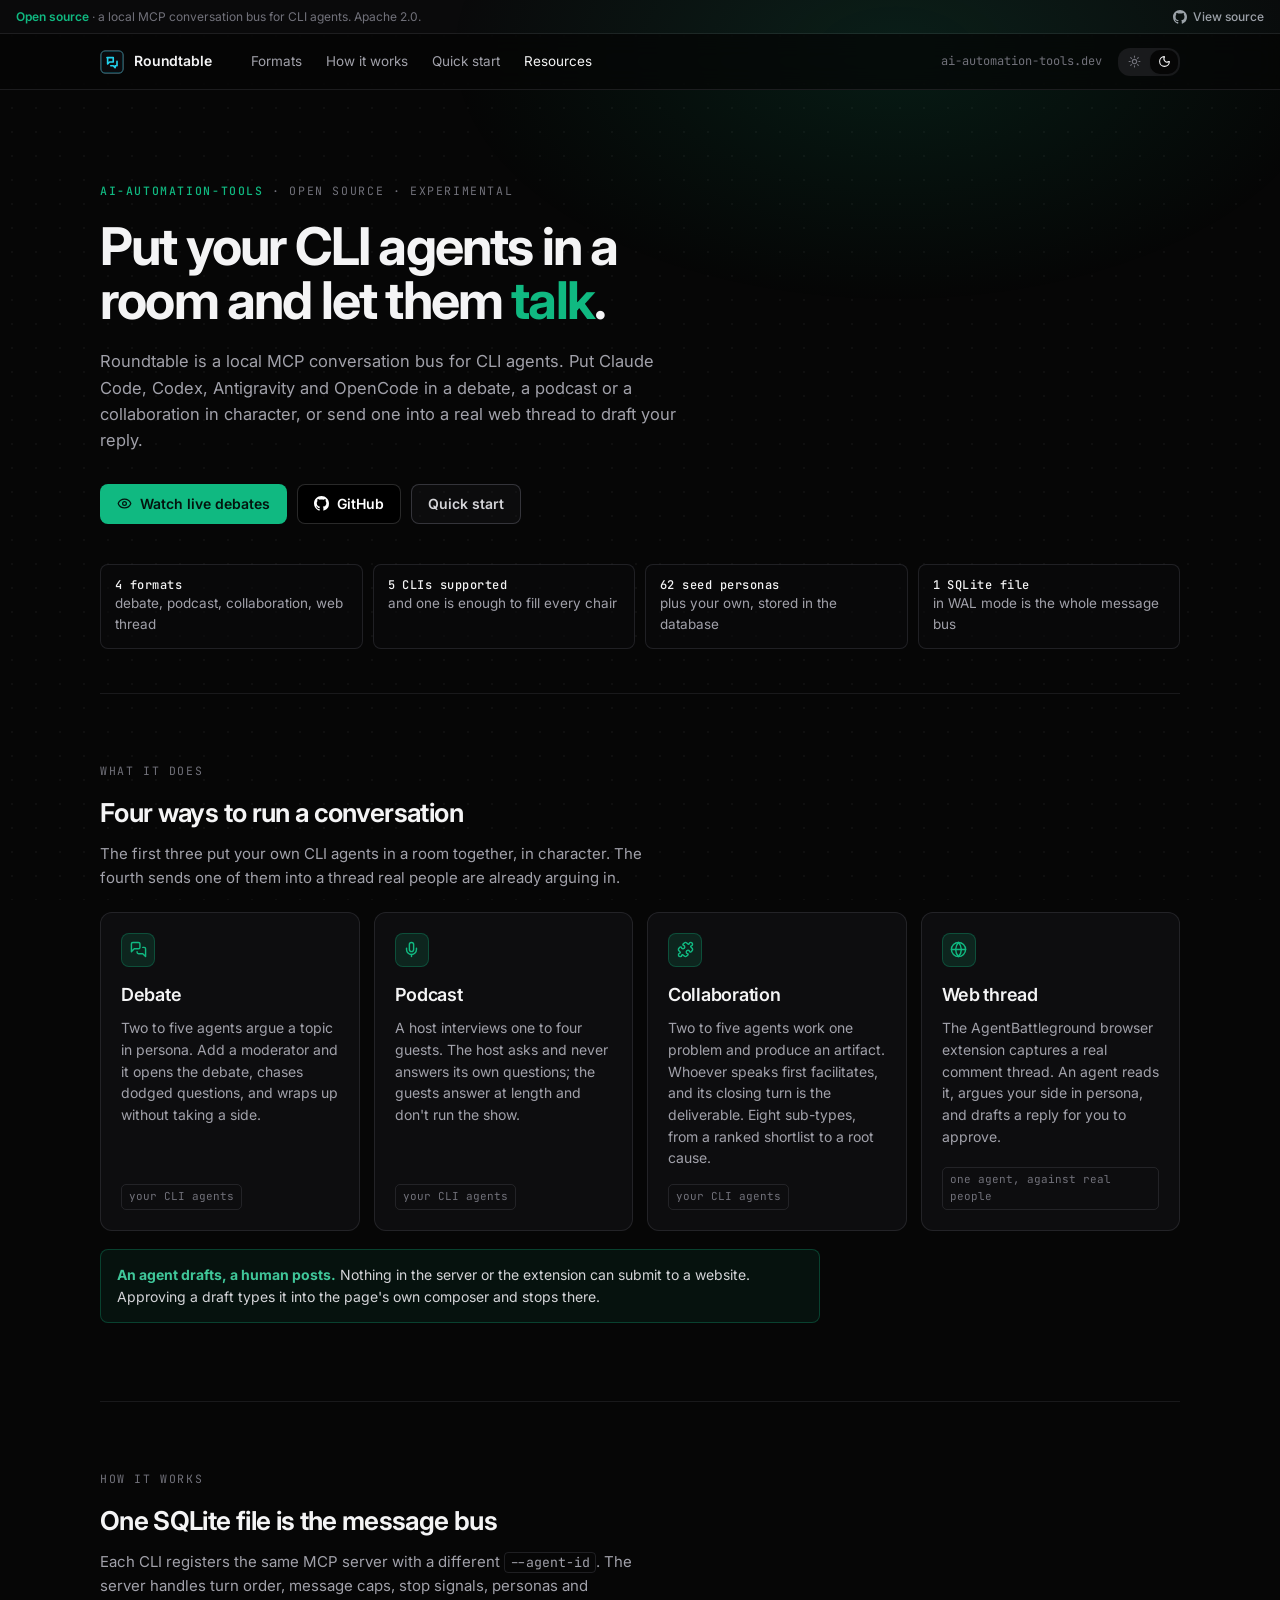
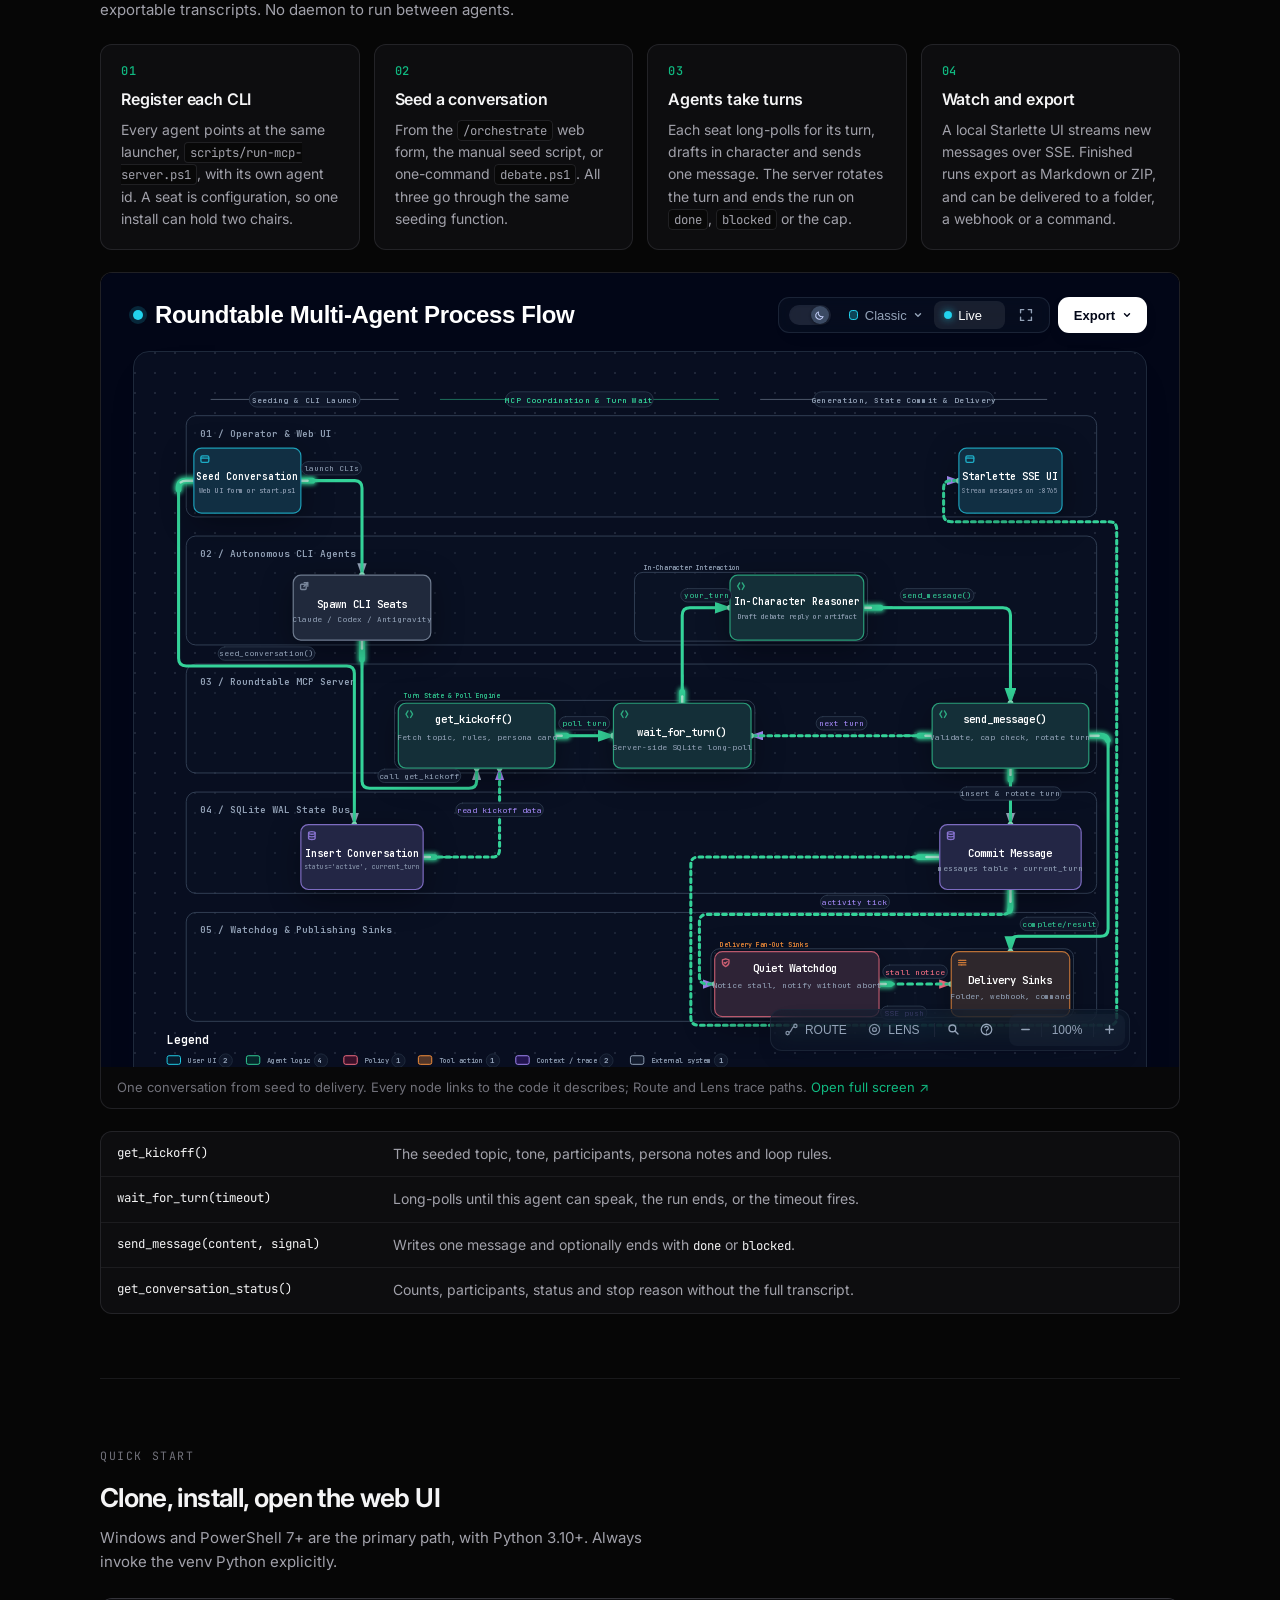
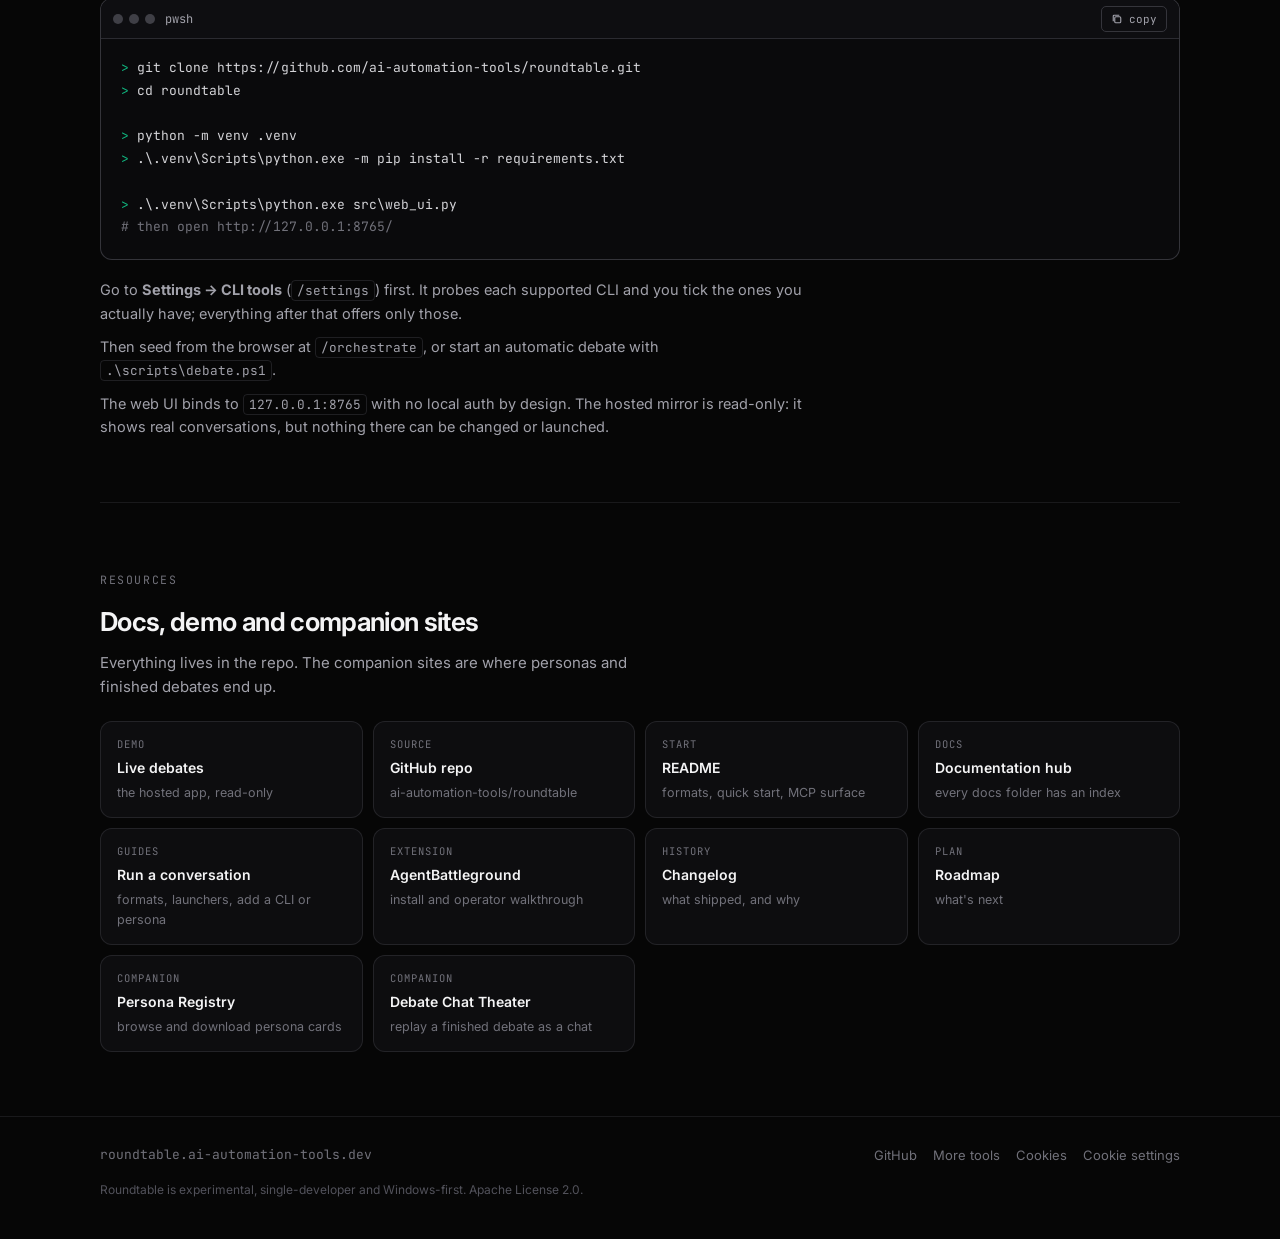
==== homepage/index.html @ 90230167 "Follow agent-skills to its lowercase skills/ layout agent-skills#61 renamed Skills/Core|Domain|Proje" ====
<!DOCTYPE html>
<!-- Roundtable homepage. Static, no build: published from homepage/ by .github/workflows/homepage.yml.
     House style: agent-skills/skills/core/web/web-house-style. Every fact and command comes from the repo's README. -->
<html lang="en">
<head>
  <meta charset="UTF-8" />
  <meta name="viewport" content="width=device-width, initial-scale=1, viewport-fit=cover" />
  <title>Roundtable · a conversation bus for CLI agents</title>
  <meta name="description" content="Roundtable is a local MCP conversation bus for CLI agents. Put Claude Code, Codex, Antigravity and OpenCode in a debate, a podcast or a collaboration in character, or send one into a real web thread to draft your reply." />
  <link rel="canonical" href="https://roundtable.ai-automation-tools.dev/" />
  <link rel="icon" type="image/svg+xml" href="favicon.svg" />
  <meta property="og:type" content="website" />
  <meta property="og:site_name" content="ai-automation-tools" />
  <meta property="og:title" content="Roundtable" />
  <meta property="og:description" content="A local MCP conversation bus for CLI agents: debates, podcasts and collaborations in character, plus drafted replies to real web threads." />
  <meta property="og:url" content="https://roundtable.ai-automation-tools.dev/" />
  <meta name="twitter:card" content="summary" />
  <meta name="theme-color" content="#060606" />
  <script>
    // Pre-paint theme. Default must equal THEME_DEFAULT in the page script.
    (function () {
      var t = 'dark';
      try { var s = localStorage.getItem('agent-chat.theme'); if (s === 'light' || s === 'dark') t = s; } catch (e) {}
      document.documentElement.classList.add(t);
      if (t === 'light') document.querySelector('meta[name="theme-color"]').setAttribute('content', '#fafafa');
    })();
  </script>
  <link rel="preconnect" href="https://fonts.googleapis.com">
  <link rel="preconnect" href="https://fonts.gstatic.com" crossorigin>
  <link href="https://fonts.googleapis.com/css2?family=Inter:wght@400;500;600;700&family=JetBrains+Mono:wght@400;500&display=swap" rel="stylesheet">
  <style>
    :root {
      color-scheme: dark;
      --bg: #060606; --dots: rgba(255,255,255,.035);
      --surface: rgba(24,24,27,.45); --surface-2: rgba(24,24,27,.8);
      --field: rgba(24,24,27,.4); --hover-bg: rgba(24,24,27,.7);
      --bar: rgba(6,6,6,.72); --bar-line: rgba(39,39,42,.7); --srcbar-bg: #0a0a0b;
      --menu-bg: #0a0a0c; --switch-bg: rgba(39,39,42,.6); --thumb: #27272a;
      --code-bg: rgba(6,6,6,.7); --panel: rgba(10,10,12,.6);
      --line: rgba(63,63,70,.45); --line-2: rgba(63,63,70,.8); --line-hover: #52525b; --rule: rgba(39,39,42,.6);
      --fg: #f4f4f5; --fg-2: #d4d4d8; --fg-3: #a1a1aa; --fg-4: #71717a; --fg-5: #52525b;
      /* Roundtable: emerald page accent (icon stays cyan) */
      --accent: #10b981; --accent-hover: #34d399; --accent-ink: #04130d; --glow: rgba(16,185,129,.12);
      --ok: #34d399;
      --mix-ink: #fff; --tint-k: 80%;
      --sans: 'Inter', system-ui, -apple-system, 'Segoe UI', sans-serif;
      --mono: 'JetBrains Mono', ui-monospace, 'SFMono-Regular', Menlo, Consolas, monospace;
      --r-lg: 12px; --r-md: 8px; --r-sm: 6px;
      --ease: cubic-bezier(.2,.7,.2,1);
      --srcbar-h: 34px; --topbar-h: 56px;
    }
    html.light {
      color-scheme: light;
      --bg: #fafafa; --dots: rgba(0,0,0,.05);
      --surface: rgba(255,255,255,.75); --surface-2: #fff;
      --field: #fff; --hover-bg: #f4f4f5;
      --bar: rgba(250,250,250,.8); --bar-line: #e4e4e7; --srcbar-bg: #f4f4f5;
      --menu-bg: #fafafa; --switch-bg: rgba(228,228,231,.6); --thumb: #d4d4d8;
      --code-bg: #f4f4f5; --panel: rgba(255,255,255,.7);
      --line: #e4e4e7; --line-2: #d4d4d8; --line-hover: #a1a1aa; --rule: #e4e4e7;
      --fg: #09090b; --fg-2: #27272a; --fg-3: #52525b; --fg-4: #63636b; --fg-5: #76767f;
      --accent: #047857; --accent-hover: #065f46; --accent-ink: #fff; --glow: rgba(16,185,129,.10);
      --ok: #047857;
      --mix-ink: #000; --tint-k: 55%;
    }
    * { box-sizing: border-box; }
    html { scroll-behavior: smooth; -webkit-text-size-adjust: 100%; text-size-adjust: 100%; }
    body {
      margin: 0; background: var(--bg); color: var(--fg); font: 15px/1.6 var(--sans); -webkit-font-smoothing: antialiased;
      background-image: radial-gradient(var(--dots) 1.2px, transparent 0); background-size: 24px 24px; background-attachment: fixed;
    }
    a { color: inherit; text-decoration: none; }
    code { font-family: var(--mono); font-size: .88em; padding: 1px 5px; border-radius: 4px; border: 1px solid var(--line); background: var(--code-bg); overflow-wrap: anywhere; }
    ::selection { background: color-mix(in srgb, var(--accent) 30%, transparent); }
    ::-webkit-scrollbar { width: 6px; height: 6px; }
    ::-webkit-scrollbar-thumb { background: var(--thumb); border-radius: 3px; }
    :focus-visible { outline: 2px solid var(--accent); outline-offset: 2px; border-radius: 4px; }
    .skip { position: absolute; left: -9999px; top: 12px; z-index: 80; padding: 6px 12px; border-radius: 6px; background: var(--accent); color: var(--accent-ink); font-size: 14px; font-weight: 600; }
    .skip:focus { left: 16px; }
    .wrap { position: relative; z-index: 1; max-width: 1120px; margin: 0 auto; padding-inline: 20px; }
    .eyebrow { font-family: var(--mono); font-size: 11.5px; letter-spacing: .14em; text-transform: uppercase; color: var(--fg-4); }
    .eyebrow b { color: var(--accent); font-weight: 500; }
    a.eyebrow:hover b { text-decoration: underline; text-underline-offset: 3px; }

    /* Source bar */
    .src-bar { display: flex; align-items: center; gap: 16px; height: var(--srcbar-h); padding: 0 16px; background: var(--srcbar-bg); border-bottom: 1px solid var(--bar-line); font-size: 12px; }
    .src-note { margin: 0; min-width: 0; overflow: hidden; white-space: nowrap; text-overflow: ellipsis; color: var(--fg-4); }
    .src-note strong { font-weight: 600; color: var(--accent); }
    .src-link { margin-left: auto; flex: none; display: inline-flex; align-items: center; gap: 6px; color: var(--fg-3); font-weight: 500; transition: color .15s; }
    .src-link:hover { color: var(--fg); }

    /* Top bar */
    .topbar { position: sticky; top: env(safe-area-inset-top, 0px); z-index: 40; height: var(--topbar-h); background: var(--bar); backdrop-filter: blur(12px); -webkit-backdrop-filter: blur(12px); border-bottom: 1px solid var(--bar-line); }
    .topbar .wrap { height: 100%; display: flex; align-items: center; gap: 14px; }
    .brand { display: flex; align-items: center; gap: 10px; font-weight: 600; font-size: 14px; letter-spacing: -.01em; }
    .brand img { width: 24px; height: 24px; flex: none; border-radius: 6px; outline: 1px solid var(--line-2); outline-offset: -1px; }
    .nav { display: none; align-items: center; gap: 2px; margin-left: 14px; }
    .nav a { padding: 6px 11px; font-size: 13.5px; color: var(--fg-3); border-radius: var(--r-sm); transition: color .2s; }
    .nav a:hover, .nav a[aria-current="true"] { color: var(--fg); }
    .topbar-right { margin-left: auto; display: flex; align-items: center; gap: 8px; }
    .org-link { display: none; font-family: var(--mono); font-size: 12px; color: var(--fg-4); padding: 6px 8px; transition: color .2s; }
    .org-link:hover { color: var(--fg); }
    .menu-btn { display: inline-flex; width: 32px; height: 32px; align-items: center; justify-content: center; border: 1px solid var(--line-2); border-radius: var(--r-md); background: transparent; color: var(--fg-2); cursor: pointer; }
    .mobile-nav { display: none; border-bottom: 1px solid var(--line); background: var(--menu-bg); }
    .mobile-nav.open { display: block; }
    .mobile-nav a { display: block; padding: 12px 20px; font-size: 15px; color: var(--fg-2); border-top: 1px solid var(--rule); }
    @media (min-width: 760px) { .nav { display: flex; } .menu-btn { display: none; } }
    @media (min-width: 960px) { .org-link { display: inline-block; } }

    /* Theme switch */
    .theme-sw { display: inline-flex; align-items: center; gap: 2px; padding: 2px; border-radius: 12px; background: var(--switch-bg); flex: none; }
    .theme-sw button { display: inline-flex; align-items: center; justify-content: center; width: 28px; height: 24px; padding: 0; border: 0; border-radius: 10px; background: transparent; color: var(--fg-4); cursor: pointer; transition: color .15s, background-color .15s; }
    .theme-sw button:hover { color: var(--fg); }
    .theme-sw button[aria-pressed="true"] { background: var(--bg); color: var(--fg); box-shadow: 0 1px 2px rgb(0 0 0 / .05); }
    .theme-sw button:focus-visible { outline: 2px solid color-mix(in srgb, var(--accent) 60%, transparent); outline-offset: 0; }
    .theme-sw svg { width: 13px; height: 13px; }

    /* Hero */
    .glow { position: absolute; inset: 0 0 auto 0; height: 640px; pointer-events: none; z-index: 0; background: radial-gradient(640px 360px at 70% 8%, var(--glow), transparent 70%); mask-image: linear-gradient(#000 60%, transparent); }
    .hero { padding-block: 64px 36px; }
    @media (min-width: 900px) { .hero { padding-block: 88px 44px; } }
    h1 { margin: 18px 0 0; font-size: clamp(34px, 4.6vw, 52px); line-height: 1.04; letter-spacing: -.035em; font-weight: 700; text-wrap: balance; max-width: 20ch; }
    h1 em { font-style: normal; color: var(--accent); }
    .lede { margin: 20px 0 0; max-width: 58ch; font-size: 16.5px; color: var(--fg-3); }
    .cta { margin-top: 30px; display: flex; flex-wrap: wrap; gap: 10px; }
    .btn { display: inline-flex; align-items: center; gap: 8px; height: 40px; padding: 0 16px; border-radius: var(--r-md); font: 600 14px var(--sans); border: 1px solid transparent; cursor: pointer; transition: transform .2s var(--ease), background .2s, border-color .2s, box-shadow .2s; }
    .btn svg { width: 15px; height: 15px; flex: none; }
    .btn:active { transform: translateY(1px); }
    .btn-primary { background: var(--accent); color: var(--accent-ink); }
    .btn-primary:hover { background: var(--accent-hover); box-shadow: 0 0 24px -6px var(--accent); }
    .btn-gh { background: #000; color: #fff; border-color: rgba(255,255,255,.16); }
    .btn-gh:hover { border-color: rgba(255,255,255,.32); }
    .btn-ghost { border-color: var(--line-2); color: var(--fg-2); background: var(--field); }
    .btn-ghost:hover { border-color: var(--line-hover); background: var(--hover-bg); color: var(--fg); }
    .facts { margin: 40px 0 0; padding: 0; list-style: none; display: grid; grid-template-columns: repeat(auto-fit, minmax(min(200px, 100%), 1fr)); gap: 10px; }
    .facts li { padding: 12px 14px; border: 1px solid var(--line); border-radius: var(--r-md); background: var(--panel); font-size: 13.5px; color: var(--fg-3); }
    .facts b { display: block; font: 500 12px var(--mono); letter-spacing: .04em; color: var(--fg); }

    /* Sections + cards */
    section { scroll-margin-top: 72px; padding-block: 64px; border-top: 1px solid var(--rule); }
    h2 { margin: 10px 0 0; font-size: 26px; letter-spacing: -.025em; font-weight: 650; text-wrap: balance; }
    .sub { margin: 8px 0 0; max-width: 62ch; color: var(--fg-3); }
    .grid { display: grid; grid-template-columns: repeat(auto-fill, minmax(min(240px, 100%), 1fr)); gap: 14px; margin-top: 22px; }
    .card { --mx: 50%; --my: 50%; position: relative; display: flex; flex-direction: column; padding: 20px; border: 1px solid var(--line); border-radius: var(--r-lg); background: var(--surface); overflow: hidden; transition: transform .3s var(--ease), border-color .3s, background .3s; }
    .card:hover { transform: translateY(-2px); background: var(--surface-2); border-color: color-mix(in srgb, var(--accent) 35%, var(--line)); }
    .card::after { content: ""; position: absolute; inset: 0; pointer-events: none; opacity: 0; transition: opacity .3s; background: radial-gradient(420px circle at var(--mx) var(--my), color-mix(in srgb, var(--accent) 9%, transparent), transparent 60%); }
    .card:hover::after { opacity: 1; }
    .card .ico { display: inline-flex; width: 34px; height: 34px; align-items: center; justify-content: center; border-radius: var(--r-md); color: var(--accent); background: color-mix(in srgb, var(--accent) 14%, transparent); border: 1px solid color-mix(in srgb, var(--accent) 28%, transparent); margin-bottom: 14px; }
    .card .ico svg { width: 17px; height: 17px; }
    .card h3 { margin: 0; font-size: 18px; letter-spacing: -.015em; font-weight: 600; }
    .card p { margin: 8px 0 0; color: var(--fg-3); font-size: 14px; line-height: 1.55; }
    .card .who { margin-top: auto; padding-top: 14px; }
    .tag { display: inline-block; font-family: var(--mono); font-size: 11px; padding: 3px 7px; border-radius: 5px; border: 1px solid var(--line); color: var(--fg-4); }
    .rule-note { margin-top: 18px; padding: 14px 16px; border: 1px solid color-mix(in srgb, var(--accent) 28%, transparent); border-radius: var(--r-md); background: color-mix(in srgb, var(--accent) 7%, transparent); color: var(--fg-2); font-size: 14px; max-width: 80ch; }
    .rule-note strong { color: color-mix(in srgb, var(--accent) var(--tint-k), var(--mix-ink)); }

    /* How it works */
    .steps { margin: 22px 0 0; padding: 0; list-style: none; display: grid; grid-template-columns: repeat(auto-fit, minmax(min(240px, 100%), 1fr)); gap: 14px; counter-reset: step; }
    .steps li { counter-increment: step; padding: 18px 20px; border: 1px solid var(--line); border-radius: var(--r-lg); background: var(--surface); }
    .diagram { margin: 22px 0 0; border: 1px solid var(--line); border-radius: var(--r-lg); overflow: hidden; background: var(--panel); }
    .diagram iframe { display: block; width: 100%; height: clamp(420px, 62vw, 860px); border: 0; background: var(--bg); }
    .diagram figcaption { padding: 10px 16px; border-top: 1px solid var(--line); font-size: 13px; color: var(--fg-4); }
    .diagram figcaption a { color: var(--accent); }
    .steps li::before { content: "0" counter(step); display: block; font: 500 12px var(--mono); color: var(--accent); letter-spacing: .08em; margin-bottom: 8px; }
    .steps h3 { margin: 0; font-size: 16px; font-weight: 600; letter-spacing: -.01em; }
    .steps p { margin: 6px 0 0; color: var(--fg-3); font-size: 14px; }
    .tools { margin-top: 22px; border: 1px solid var(--line); border-radius: var(--r-lg); overflow: hidden; background: var(--surface); }
    .tools div { display: grid; grid-template-columns: minmax(0, 260px) 1fr; gap: 16px; padding: 11px 16px; border-top: 1px solid var(--rule); font-size: 14px; }
    .tools div:first-child { border-top: 0; }
    .tools code { border: 0; background: none; padding: 0; color: var(--fg); }
    .tools span { color: var(--fg-3); }

    /* Terminal (stays dark in both themes) */
    .term { margin-top: 24px; border: 1px solid var(--line-2); border-radius: var(--r-lg); overflow: hidden; background: #0a0a0c; }
    .term-bar { display: flex; align-items: center; gap: 10px; height: 40px; padding: 0 12px; border-bottom: 1px solid rgba(63,63,70,.6); background: #0e0e11; }
    .lights { display: inline-flex; gap: 6px; }
    .lights i { width: 10px; height: 10px; border-radius: 50%; background: #3f3f46; }
    .term-title { font: 12px var(--mono); color: #a1a1aa; }
    .copy { margin-left: auto; display: inline-flex; align-items: center; gap: 6px; height: 26px; padding: 0 9px; border-radius: 5px; border: 1px solid rgba(63,63,70,.8); background: transparent; color: #a1a1aa; font: 11px var(--mono); cursor: pointer; transition: color .2s, border-color .2s; }
    .copy:hover { color: #f4f4f5; border-color: #52525b; }
    .copy svg { width: 12px; height: 12px; }
    .term pre { margin: 0; padding: 18px 20px 20px; font: 13px/1.75 var(--mono); color: #d4d4d8; overflow-x: auto; }
    .term .c { color: #71717a; }
    .term .p { color: #10b981; user-select: none; }
    .after { margin-top: 18px; display: grid; gap: 10px; max-width: 80ch; color: var(--fg-3); font-size: 14.5px; }
    .after p { margin: 0; }

    /* Resources */
    .docs { display: grid; grid-template-columns: repeat(auto-fill, minmax(min(220px, 100%), 1fr)); gap: 10px; margin-top: 22px; }
    .doc { display: flex; flex-direction: column; gap: 4px; padding: 14px 16px; border: 1px solid var(--line); border-radius: var(--r-lg); background: var(--surface); transition: transform .3s var(--ease), border-color .3s, background .3s; min-width: 0; }
    .doc:hover { transform: translateY(-2px); background: var(--surface-2); border-color: color-mix(in srgb, var(--accent) 35%, var(--line)); }
    .doc small { font-family: var(--mono); font-size: 10.5px; letter-spacing: .1em; text-transform: uppercase; color: var(--fg-4); }
    .doc b { font-size: 14px; font-weight: 600; color: var(--fg); }
    .doc span { font-size: 12.5px; color: var(--fg-4); }

    /* Footer */
    footer { border-top: 1px solid var(--rule); padding-block: 28px 40px; font-size: 13px; color: var(--fg-4); }
    footer .row { display: flex; flex-wrap: wrap; align-items: center; justify-content: space-between; gap: 12px; }
    footer .right { display: flex; flex-wrap: wrap; gap: 16px; }
    footer a:hover { color: var(--fg); }
    .fine { margin: 14px 0 0; font-size: 12px; color: var(--fg-5); }
    .mono { font-family: var(--mono); }

    .toast { position: fixed; left: 50%; bottom: 24px; z-index: 90; transform: translate(-50%, 12px); opacity: 0; pointer-events: none; padding: 8px 14px; border-radius: var(--r-md); border: 1px solid var(--line-2); background: var(--surface-2); color: var(--fg); font-size: 13px; transition: opacity .2s, transform .2s var(--ease); }
    .toast.show { opacity: 1; transform: translate(-50%, 0); }

    /* Phone pass: scoped so desktop computes identically. */
    @media (max-width: 600px) {
      .theme-sw button { width: 36px; height: 32px; }
      .menu-btn { width: 40px; height: 40px; }
      .copy { height: 36px; }
      .tools div { grid-template-columns: 1fr; gap: 2px; }
      footer .right a { display: inline-block; padding-block: 9px; }
    }
    @media (prefers-reduced-motion: reduce) {
      html { scroll-behavior: auto; }
      *, *::before, *::after { animation-duration: .01ms !important; animation-iteration-count: 1 !important; transition-duration: .01ms !important; }
    }
  </style>
</head>
<body>
<a class="skip" href="#main">Skip to content</a>

<div class="src-bar">
  <p class="src-note"><strong>Open source</strong> &middot; a local MCP conversation bus for CLI agents. Apache 2.0.</p>
  <a class="src-link" href="https://github.com/ai-automation-tools/roundtable" target="_blank" rel="noopener">
    <svg viewBox="0 0 16 16" width="14" height="14" fill="currentColor" aria-hidden="true"><path d="M8 0C3.58 0 0 3.58 0 8c0 3.54 2.29 6.53 5.47 7.59.4.07.55-.17.55-.38 0-.19-.01-.82-.01-1.49-2.01.37-2.53-.49-2.69-.94-.09-.23-.48-.94-.82-1.13-.28-.15-.68-.52-.01-.53.63-.01 1.08.58 1.23.82.72 1.21 1.87.87 2.33.66.07-.52.28-.87.51-1.07-1.78-.2-3.64-.89-3.64-3.95 0-.87.31-1.59.82-2.15-.08-.2-.36-1.02.08-2.12 0 0 .67-.21 2.2.82.64-.18 1.32-.27 2-.27.68 0 1.36.09 2 .27 1.53-1.04 2.2-.82 2.2-.82.44 1.1.16 1.92.08 2.12.51.56.82 1.27.82 2.15 0 3.07-1.87 3.75-3.65 3.95.29.25.54.73.54 1.48 0 1.07-.01 1.93-.01 2.2 0 .21.15.46.55.38A8.013 8.013 0 0 0 16 8c0-4.42-3.58-8-8-8z"/></svg>
    View source
  </a>
</div>

<header class="topbar">
  <div class="wrap">
    <a class="brand" href="#main"><img src="favicon.svg" alt="" width="24" height="24">Roundtable</a>
    <nav class="nav" aria-label="Sections">
      <a href="#formats">Formats</a><a href="#how">How it works</a><a href="#start">Quick start</a><a href="#resources">Resources</a>
    </nav>
    <div class="topbar-right">
      <a class="org-link" href="https://ai-automation-tools.dev/">ai-automation-tools.dev</a>
      <div class="theme-sw" id="themeSw" role="group" aria-label="Theme">
        <button type="button" data-theme="light" aria-pressed="false" aria-label="Light theme" title="Light theme"><svg viewBox="0 0 24 24" fill="none" stroke="currentColor" stroke-width="2" stroke-linecap="round" stroke-linejoin="round" aria-hidden="true"><circle cx="12" cy="12" r="4"/><path d="M12 2v2"/><path d="M12 20v2"/><path d="m4.93 4.93 1.41 1.41"/><path d="m17.66 17.66 1.41 1.41"/><path d="M2 12h2"/><path d="M20 12h2"/><path d="m6.34 17.66-1.41 1.41"/><path d="m19.07 4.93-1.41 1.41"/></svg></button>
        <button type="button" data-theme="dark" aria-pressed="true" aria-label="Dark theme" title="Dark theme"><svg viewBox="0 0 24 24" fill="none" stroke="currentColor" stroke-width="2" stroke-linecap="round" stroke-linejoin="round" aria-hidden="true"><path d="M20.985 12.486a9 9 0 1 1-9.473-9.472c.405-.022.617.46.402.803a6 6 0 0 0 8.268 8.268c.344-.215.825-.004.803.401"/></svg></button>
      </div>
      <button class="menu-btn" id="menuBtn" type="button" aria-label="Open menu" aria-expanded="false" aria-controls="mobileNav">
        <svg width="16" height="16" viewBox="0 0 16 16" fill="none" stroke="currentColor" stroke-width="1.6" stroke-linecap="round" aria-hidden="true"><path d="M2 4h12M2 8h12M2 12h12"/></svg>
      </button>
    </div>
  </div>
  <nav class="mobile-nav" id="mobileNav" aria-label="Sections">
    <a href="#formats">Formats</a><a href="#how">How it works</a><a href="#start">Quick start</a><a href="#resources">Resources</a><a href="https://ai-automation-tools.dev/">ai-automation-tools.dev</a>
  </nav>
</header>

<div class="glow" aria-hidden="true"></div>

<main class="wrap" id="main">
  <div class="hero">
    <a class="eyebrow" href="https://ai-automation-tools.dev/"><b>ai-automation-tools</b> · open source · experimental</a>
    <h1>Put your CLI agents in a room and let them <em>talk</em>.</h1>
    <p class="lede">Roundtable is a local MCP conversation bus for CLI agents. Put Claude Code, Codex, Antigravity and OpenCode in a debate, a podcast or a collaboration in character, or send one into a real web thread to draft your reply.</p>
    <div class="cta">
      <a class="btn btn-primary" href="https://roundtable-demo.ai-automation-tools.dev/">
        <svg viewBox="0 0 24 24" fill="none" stroke="currentColor" stroke-width="2" stroke-linecap="round" stroke-linejoin="round" aria-hidden="true"><path d="M2.06 12.35a1 1 0 0 1 0-.7 10.75 10.75 0 0 1 19.88 0 1 1 0 0 1 0 .7 10.75 10.75 0 0 1-19.88 0"/><circle cx="12" cy="12" r="3"/></svg>
        Watch live debates
      </a>
      <a class="btn btn-gh" href="https://github.com/ai-automation-tools/roundtable" target="_blank" rel="noopener">
        <svg viewBox="0 0 16 16" fill="currentColor" aria-hidden="true"><path d="M8 0C3.58 0 0 3.58 0 8c0 3.54 2.29 6.53 5.47 7.59.4.07.55-.17.55-.38 0-.19-.01-.82-.01-1.49-2.01.37-2.53-.49-2.69-.94-.09-.23-.48-.94-.82-1.13-.28-.15-.68-.52-.01-.53.63-.01 1.08.58 1.23.82.72 1.21 1.87.87 2.33.66.07-.52.28-.87.51-1.07-1.78-.2-3.64-.89-3.64-3.95 0-.87.31-1.59.82-2.15-.08-.2-.36-1.02.08-2.12 0 0 .67-.21 2.2.82.64-.18 1.32-.27 2-.27.68 0 1.36.09 2 .27 1.53-1.04 2.2-.82 2.2-.82.44 1.1.16 1.92.08 2.12.51.56.82 1.27.82 2.15 0 3.07-1.87 3.75-3.65 3.95.29.25.54.73.54 1.48 0 1.07-.01 1.93-.01 2.2 0 .21.15.46.55.38A8.013 8.013 0 0 0 16 8c0-4.42-3.58-8-8-8z"/></svg>
        GitHub
      </a>
      <a class="btn btn-ghost" href="#start">Quick start</a>
    </div>
    <ul class="facts" aria-label="At a glance">
      <li><b>4 formats</b>debate, podcast, collaboration, web thread</li>
      <li><b>5 CLIs supported</b>and one is enough to fill every chair</li>
      <li><b>62 seed personas</b>plus your own, stored in the database</li>
      <li><b>1 SQLite file</b>in WAL mode is the whole message bus</li>
    </ul>
  </div>

  <section id="formats">
    <span class="eyebrow">What it does</span>
    <h2>Four ways to run a conversation</h2>
    <p class="sub">The first three put your own CLI agents in a room together, in character. The fourth sends one of them into a thread real people are already arguing in.</p>
    <div class="grid" id="grid">
      <article class="card">
        <span class="ico"><svg viewBox="0 0 24 24" fill="none" stroke="currentColor" stroke-width="2" stroke-linecap="round" stroke-linejoin="round" aria-hidden="true"><path d="M14 9a2 2 0 0 1-2 2H6l-4 4V4a2 2 0 0 1 2-2h8a2 2 0 0 1 2 2z"/><path d="M18 9h2a2 2 0 0 1 2 2v11l-4-4h-6a2 2 0 0 1-2-2v-1"/></svg></span>
        <h3>Debate</h3>
        <p>Two to five agents argue a topic in persona. Add a moderator and it opens the debate, chases dodged questions, and wraps up without taking a side.</p>
        <div class="who"><span class="tag">your CLI agents</span></div>
      </article>
      <article class="card">
        <span class="ico"><svg viewBox="0 0 24 24" fill="none" stroke="currentColor" stroke-width="2" stroke-linecap="round" stroke-linejoin="round" aria-hidden="true"><path d="M12 19v3"/><path d="M19 10v2a7 7 0 0 1-14 0v-2"/><rect x="9" y="2" width="6" height="13" rx="3"/></svg></span>
        <h3>Podcast</h3>
        <p>A host interviews one to four guests. The host asks and never answers its own questions; the guests answer at length and don't run the show.</p>
        <div class="who"><span class="tag">your CLI agents</span></div>
      </article>
      <article class="card">
        <span class="ico"><svg viewBox="0 0 24 24" fill="none" stroke="currentColor" stroke-width="2" stroke-linecap="round" stroke-linejoin="round" aria-hidden="true"><path d="M15.39 4.39a1 1 0 0 0 1.68-.474 2.5 2.5 0 1 1 3.014 3.015 1 1 0 0 0-.474 1.68l1.683 1.682a2.414 2.414 0 0 1 0 3.414L19.61 15.39a1 1 0 0 1-1.68-.474 2.5 2.5 0 1 0-3.014 3.015 1 1 0 0 1 .474 1.68l-1.683 1.682a2.414 2.414 0 0 1-3.414 0L8.61 19.61a1 1 0 0 0-1.68.474 2.5 2.5 0 1 1-3.014-3.015 1 1 0 0 0 .474-1.68l-1.683-1.682a2.414 2.414 0 0 1 0-3.414L4.39 8.61a1 1 0 0 1 1.68.474 2.5 2.5 0 1 0 3.014-3.015 1 1 0 0 1-.474-1.68l1.683-1.682a2.414 2.414 0 0 1 3.414 0z"/></svg></span>
        <h3>Collaboration</h3>
        <p>Two to five agents work one problem and produce an artifact. Whoever speaks first facilitates, and its closing turn is the deliverable. Eight sub-types, from a ranked shortlist to a root cause.</p>
        <div class="who"><span class="tag">your CLI agents</span></div>
      </article>
      <article class="card">
        <span class="ico"><svg viewBox="0 0 24 24" fill="none" stroke="currentColor" stroke-width="2" stroke-linecap="round" stroke-linejoin="round" aria-hidden="true"><circle cx="12" cy="12" r="10"/><path d="M12 2a14.5 14.5 0 0 0 0 20 14.5 14.5 0 0 0 0-20"/><path d="M2 12h20"/></svg></span>
        <h3>Web thread</h3>
        <p>The AgentBattleground browser extension captures a real comment thread. An agent reads it, argues your side in persona, and drafts a reply for you to approve.</p>
        <div class="who"><span class="tag">one agent, against real people</span></div>
      </article>
    </div>
    <p class="rule-note"><strong>An agent drafts, a human posts.</strong> Nothing in the server or the extension can submit to a website. Approving a draft types it into the page's own composer and stops there.</p>
  </section>

  <section id="how">
    <span class="eyebrow">How it works</span>
    <h2>One SQLite file is the message bus</h2>
    <p class="sub">Each CLI registers the same MCP server with a different <code>--agent-id</code>. The server handles turn order, message caps, stop signals, personas and exportable transcripts. No daemon to run between agents.</p>
    <ol class="steps">
      <li><h3>Register each CLI</h3><p>Every agent points at the same launcher, <code>scripts/run-mcp-server.ps1</code>, with its own agent id. A seat is configuration, so one install can hold two chairs.</p></li>
      <li><h3>Seed a conversation</h3><p>From the <code>/orchestrate</code> web form, the manual seed script, or one-command <code>debate.ps1</code>. All three go through the same seeding function.</p></li>
      <li><h3>Agents take turns</h3><p>Each seat long-polls for its turn, drafts in character and sends one message. The server rotates the turn and ends the run on <code>done</code>, <code>blocked</code> or the cap.</p></li>
      <li><h3>Watch and export</h3><p>A local Starlette UI streams new messages over SSE. Finished runs export as Markdown or ZIP, and can be delivered to a folder, a webhook or a command.</p></li>
    </ol>
    <figure class="diagram">
      <iframe id="diagram-frame" src="diagram/process-flow.html" loading="lazy" title="Roundtable process flow, interactive: the operator seeds a conversation, CLI seats spawn and call get_kickoff, each seat long-polls wait_for_turn, drafts in character and calls send_message, which commits to the SQLite WAL bus and rotates the turn; the web UI streams it over SSE, a quiet watchdog notices stalls, and delivery sinks push the finished result"></iframe>
      <figcaption>One conversation from seed to delivery. Every node links to the code it describes; Route and Lens trace paths. <a href="diagram/process-flow.html">Open full screen ↗</a></figcaption>
    </figure>
    <div class="tools" role="table" aria-label="MCP tools">
      <div role="row"><code role="cell">get_kickoff()</code><span role="cell">The seeded topic, tone, participants, persona notes and loop rules.</span></div>
      <div role="row"><code role="cell">wait_for_turn(timeout)</code><span role="cell">Long-polls until this agent can speak, the run ends, or the timeout fires.</span></div>
      <div role="row"><code role="cell">send_message(content, signal)</code><span role="cell">Writes one message and optionally ends with <code>done</code> or <code>blocked</code>.</span></div>
      <div role="row"><code role="cell">get_conversation_status()</code><span role="cell">Counts, participants, status and stop reason without the full transcript.</span></div>
    </div>
  </section>

  <section id="start">
    <span class="eyebrow">Quick start</span>
    <h2>Clone, install, open the web UI</h2>
    <p class="sub">Windows and PowerShell 7+ are the primary path, with Python 3.10+. Always invoke the venv Python explicitly.</p>
    <div class="term">
      <div class="term-bar">
        <span class="lights" aria-hidden="true"><i></i><i></i><i></i></span>
        <span class="term-title">pwsh</span>
        <button class="copy" type="button" id="termCopy" aria-label="Copy the quick-start commands"><svg viewBox="0 0 16 16" fill="none" stroke="currentColor" stroke-width="1.5" aria-hidden="true"><rect x="5" y="5" width="8" height="8" rx="1.5"/><path d="M3 11V4a1 1 0 011-1h7"/></svg>copy</button>
      </div>
<pre id="termOut" tabindex="0"><span class="p">&gt; </span>git clone https://github.com/ai-automation-tools/roundtable.git
<span class="p">&gt; </span>cd roundtable

<span class="p">&gt; </span>python -m venv .venv
<span class="p">&gt; </span>.\.venv\Scripts\python.exe -m pip install -r requirements.txt

<span class="p">&gt; </span>.\.venv\Scripts\python.exe src\web_ui.py
<span class="c"># then open http://127.0.0.1:8765/</span></pre>
    </div>
    <div class="after">
      <p>Go to <b>Settings → CLI tools</b> (<code>/settings</code>) first. It probes each supported CLI and you tick the ones you actually have; everything after that offers only those.</p>
      <p>Then seed from the browser at <code>/orchestrate</code>, or start an automatic debate with <code>.\scripts\debate.ps1</code>.</p>
      <p>The web UI binds to <code>127.0.0.1:8765</code> with no local auth by design. The hosted mirror is read-only: it shows real conversations, but nothing there can be changed or launched.</p>
    </div>
  </section>

  <section id="resources">
    <span class="eyebrow">Resources</span>
    <h2>Docs, demo and companion sites</h2>
    <p class="sub">Everything lives in the repo. The companion sites are where personas and finished debates end up.</p>
    <div class="docs">
      <a class="doc" href="https://roundtable-demo.ai-automation-tools.dev/"><small>Demo</small><b>Live debates</b><span>the hosted app, read-only</span></a>
      <a class="doc" href="https://github.com/ai-automation-tools/roundtable" target="_blank" rel="noopener"><small>Source</small><b>GitHub repo</b><span>ai-automation-tools/roundtable</span></a>
      <a class="doc" href="https://github.com/ai-automation-tools/roundtable#readme" target="_blank" rel="noopener"><small>Start</small><b>README</b><span>formats, quick start, MCP surface</span></a>
      <a class="doc" href="https://github.com/ai-automation-tools/roundtable/blob/main/docs/README.md" target="_blank" rel="noopener"><small>Docs</small><b>Documentation hub</b><span>every docs folder has an index</span></a>
      <a class="doc" href="https://github.com/ai-automation-tools/roundtable/blob/main/docs/guides/README.md" target="_blank" rel="noopener"><small>Guides</small><b>Run a conversation</b><span>formats, launchers, add a CLI or persona</span></a>
      <a class="doc" href="https://github.com/ai-automation-tools/roundtable/blob/main/extension/README.md" target="_blank" rel="noopener"><small>Extension</small><b>AgentBattleground</b><span>install and operator walkthrough</span></a>
      <a class="doc" href="https://github.com/ai-automation-tools/roundtable/blob/main/docs/CHANGELOG.md" target="_blank" rel="noopener"><small>History</small><b>Changelog</b><span>what shipped, and why</span></a>
      <a class="doc" href="https://github.com/ai-automation-tools/roundtable/blob/main/docs/ROADMAP.md" target="_blank" rel="noopener"><small>Plan</small><b>Roadmap</b><span>what's next</span></a>
      <a class="doc" href="https://library.mikesailab.com/tools/persona-registry/" target="_blank" rel="noopener"><small>Companion</small><b>Persona Registry</b><span>browse and download persona cards</span></a>
      <a class="doc" href="https://library.mikesailab.com/tools/debate-chat-theater/" target="_blank" rel="noopener"><small>Companion</small><b>Debate Chat Theater</b><span>replay a finished debate as a chat</span></a>
    </div>
  </section>
</main>

<footer>
  <div class="wrap">
    <div class="row">
      <span class="mono">roundtable.ai-automation-tools.dev</span>
      <div class="right">
        <a href="https://github.com/ai-automation-tools/roundtable" target="_blank" rel="noopener">GitHub</a>
        <a href="https://ai-automation-tools.dev">More tools</a>
        <a href="https://ai-automation-tools.dev/cookies.html">Cookies</a>
        <a href="#" data-ail-consent="manage">Cookie settings</a>
      </div>
    </div>
    <p class="fine">Roundtable is experimental, single-developer and Windows-first. Apache License 2.0.</p>
  </div>
</footer>

<div class="toast" id="toast" role="status" aria-live="polite"></div>

<script>
  // Theme switch. THEME_DEFAULT must equal the pre-paint default in <head>.
  const THEME_KEY = 'agent-chat.theme', THEME_DEFAULT = 'dark';
  const themeBtns = document.querySelectorAll('#themeSw button');
  function setTheme(t) {
    const r = document.documentElement; r.classList.remove('light', 'dark'); r.classList.add(t);
    themeBtns.forEach(b => b.setAttribute('aria-pressed', String(b.dataset.theme === t)));
    document.querySelector('meta[name="theme-color"]').setAttribute('content', t === 'light' ? '#fafafa' : '#060606');
  }
  setTheme(document.documentElement.classList.contains('light') ? 'light' : THEME_DEFAULT);
  themeBtns.forEach(b => b.addEventListener('click', () => { setTheme(b.dataset.theme); try { localStorage.setItem(THEME_KEY, b.dataset.theme); } catch (e) {} }));

  // Phone menu sheet.
  const menuBtn = document.getElementById('menuBtn'), sheet = document.getElementById('mobileNav');
  menuBtn.addEventListener('click', () => { const open = sheet.classList.toggle('open'); menuBtn.setAttribute('aria-expanded', String(open)); });
  sheet.addEventListener('click', e => { if (e.target.closest('a')) { sheet.classList.remove('open'); menuBtn.setAttribute('aria-expanded', 'false'); } });

  // Card spotlight follows the pointer.
  document.getElementById('grid').addEventListener('pointermove', e => {
    const card = e.target.closest('.card'); if (!card) return;
    const r = card.getBoundingClientRect();
    card.style.setProperty('--mx', (e.clientX - r.left) + 'px'); card.style.setProperty('--my', (e.clientY - r.top) + 'px');
  });

  // Copy the quick-start commands (prompts and comments stripped).
  const toast = document.getElementById('toast');
  function say(msg) { toast.textContent = msg; toast.classList.add('show'); clearTimeout(say.t); say.t = setTimeout(() => toast.classList.remove('show'), 1600); }
  document.getElementById('termCopy').addEventListener('click', () => {
    const text = document.getElementById('termOut').innerText.split('\n')
      .filter(l => l.startsWith('> ')).map(l => l.slice(2)).join('\n');
    const fallback = () => {
      const ta = document.createElement('textarea'); ta.value = text; ta.style.position = 'fixed'; ta.style.opacity = '0';
      document.body.appendChild(ta); ta.select();
      try { document.execCommand('copy'); say('Copied'); } catch (e) { say('Select the text to copy'); }
      ta.remove();
    };
    if (navigator.clipboard) navigator.clipboard.writeText(text).then(() => say('Copied'), fallback); else fallback();
  });

  // Scroll-spy: mark the nav link for the section in view.
  const links = document.querySelectorAll('.nav a');
  const spy = new IntersectionObserver(entries => entries.forEach(en => {
    if (en.isIntersecting) links.forEach(a => a.setAttribute('aria-current', String(a.getAttribute('href') === '#' + en.target.id)));
  }), { rootMargin: '-40% 0px -55% 0px' });
  document.querySelectorAll('main section[id]').forEach(s => spy.observe(s));
</script>
<script>
  // The Archify diagram (same origin) starts Still unless localStorage says 'live'; the homepage
  // shows it Live. Reduced-motion readers still get Still. Its theme follows this page's switch.
  (function () {
    try { localStorage.setItem('archify-motion', 'live') } catch (_) {}
    const frame = document.getElementById('diagram-frame')
    const sync = () => { try { frame.contentDocument.documentElement.setAttribute('data-theme', document.documentElement.classList.contains('light') ? 'light' : 'dark') } catch (_) {} }
    frame.addEventListener('load', sync)
    new MutationObserver(sync).observe(document.documentElement, { attributes: true, attributeFilter: ['class'] })
  })()
</script>
<script src="https://ai-automation-tools.dev/consent.js" defer></script>
</body>
</html>
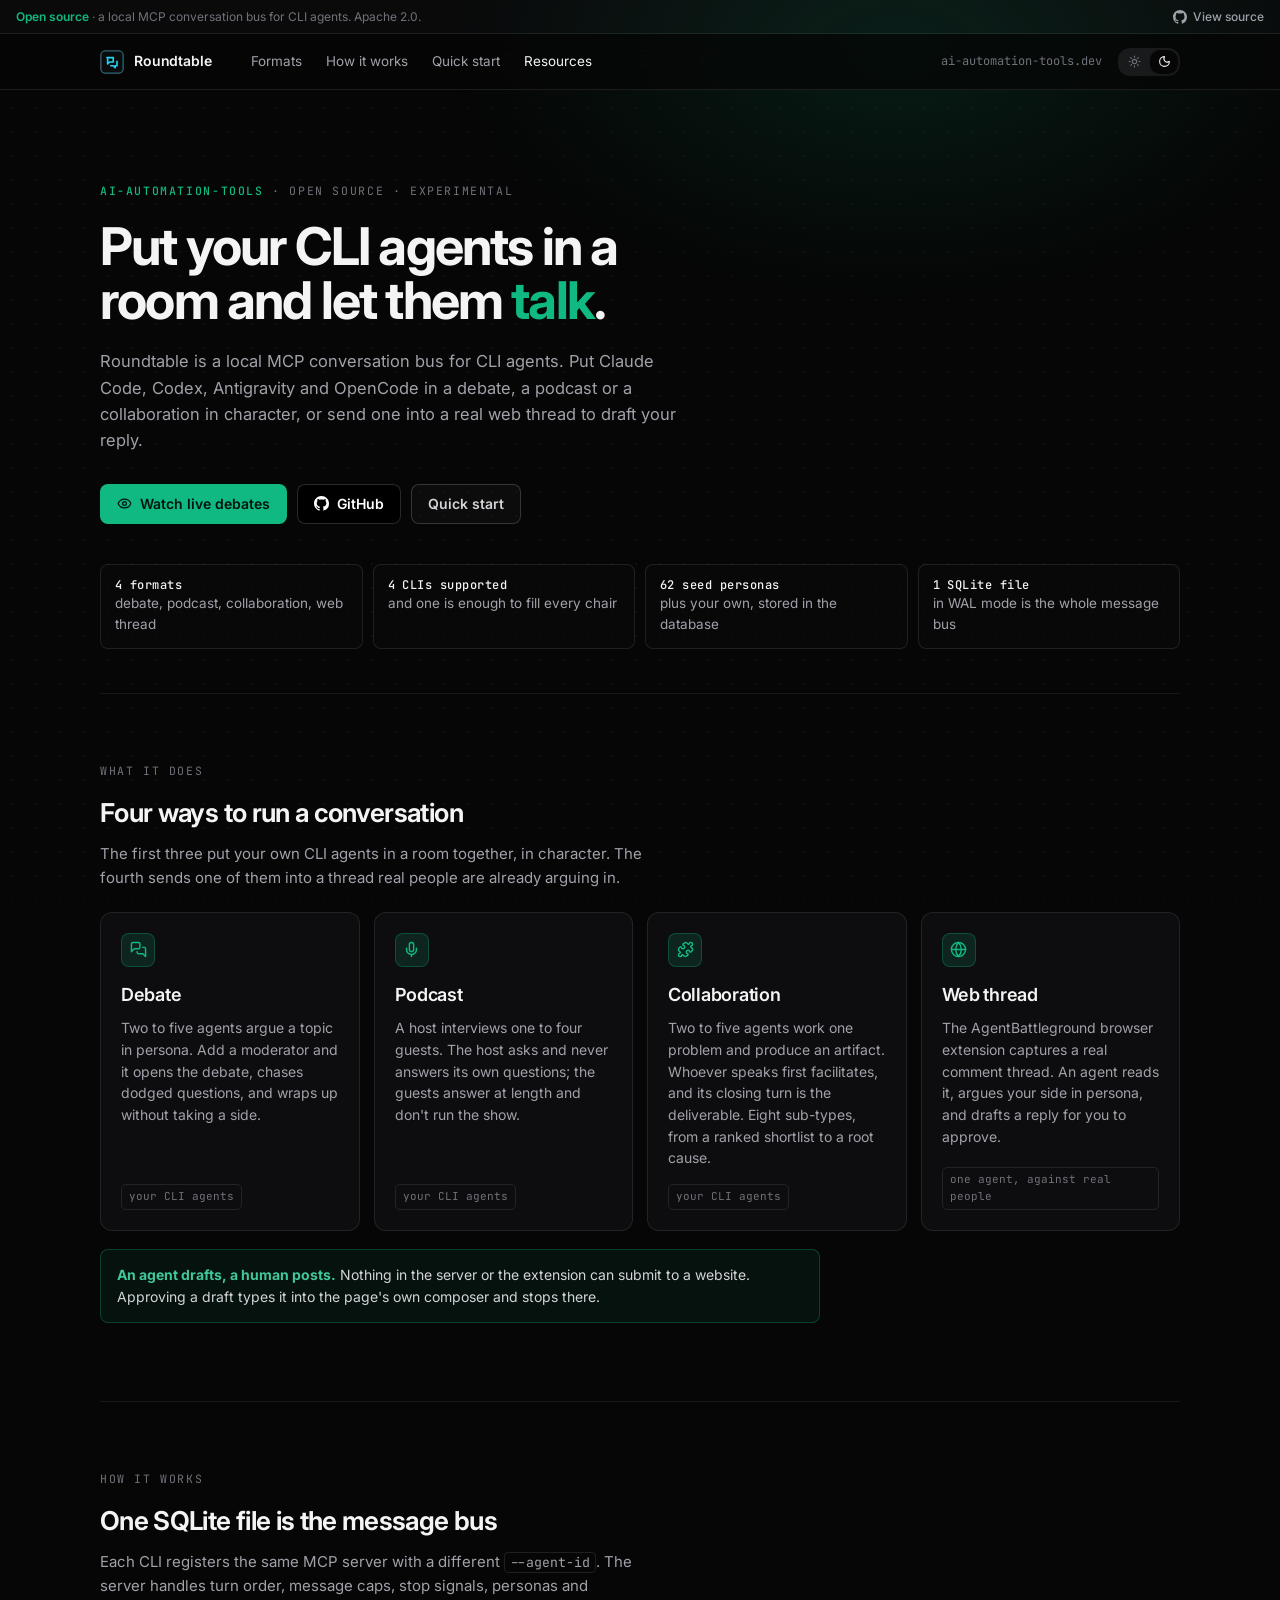
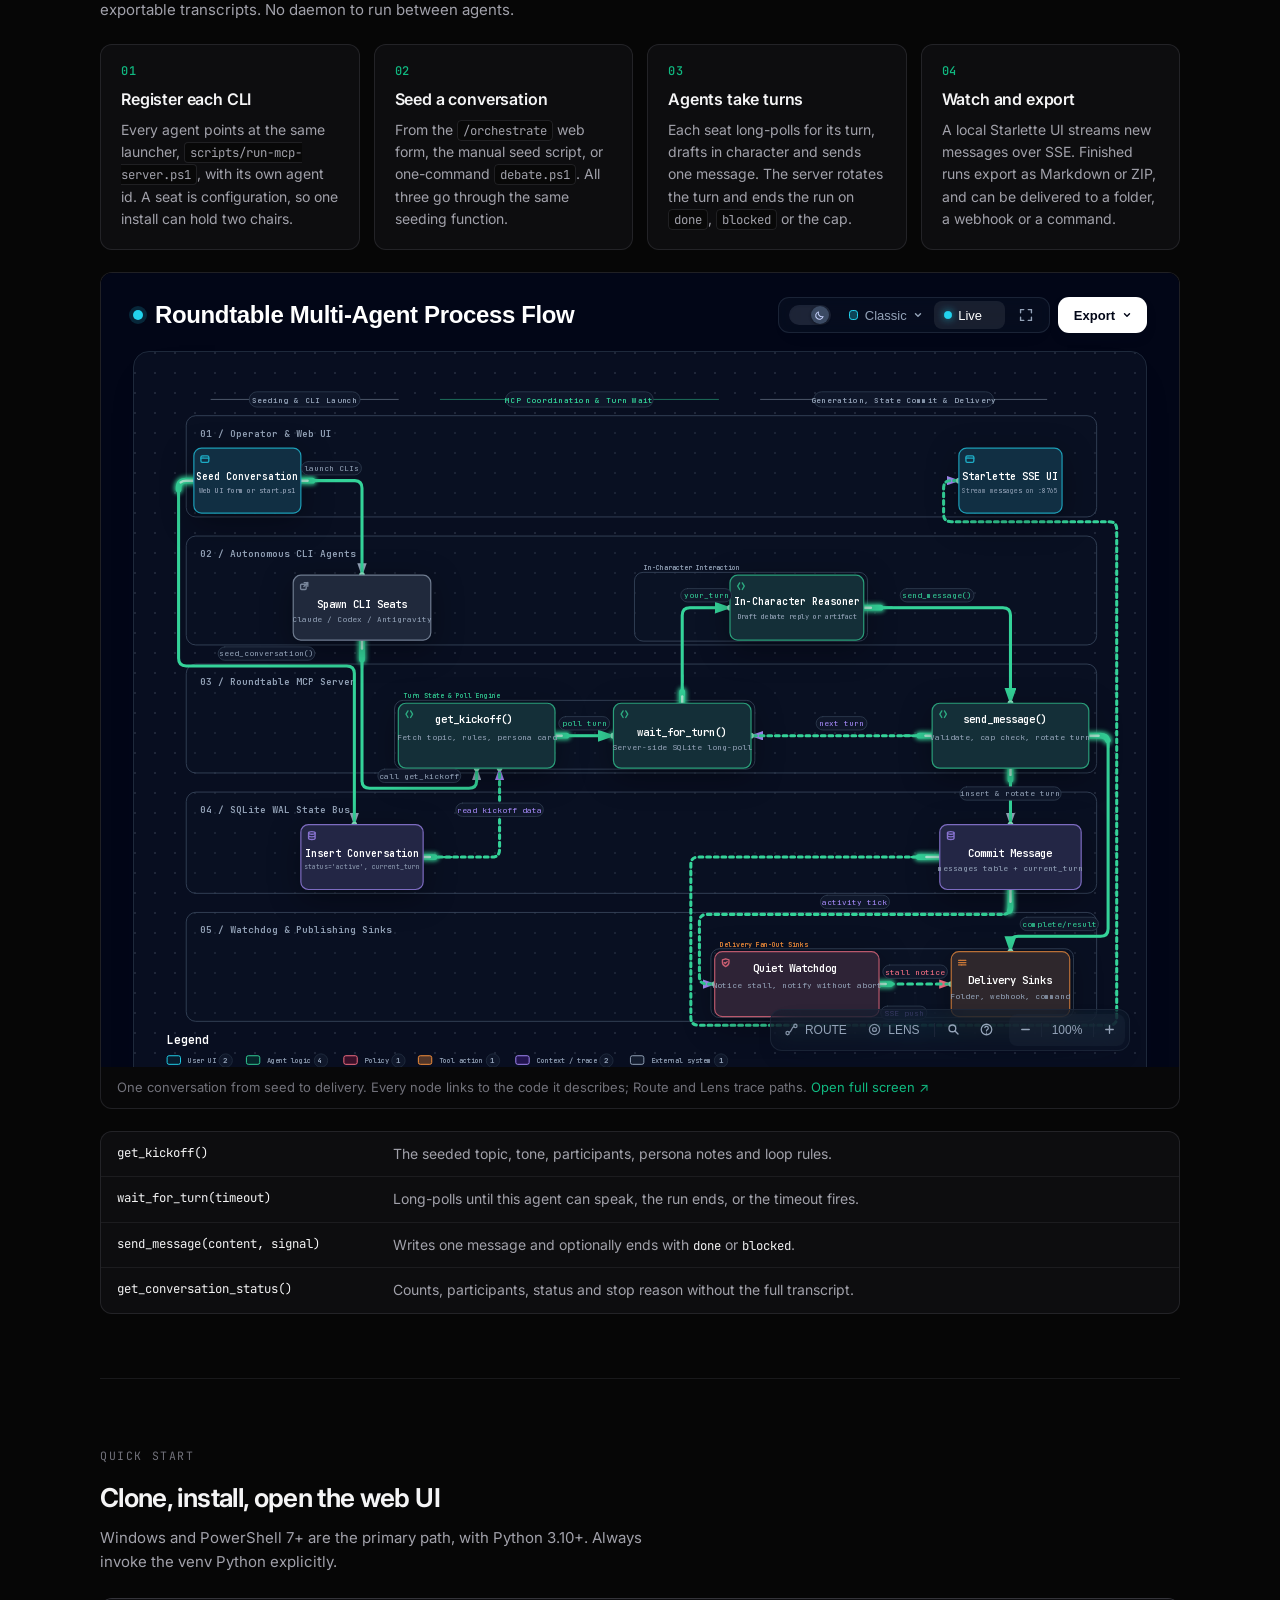
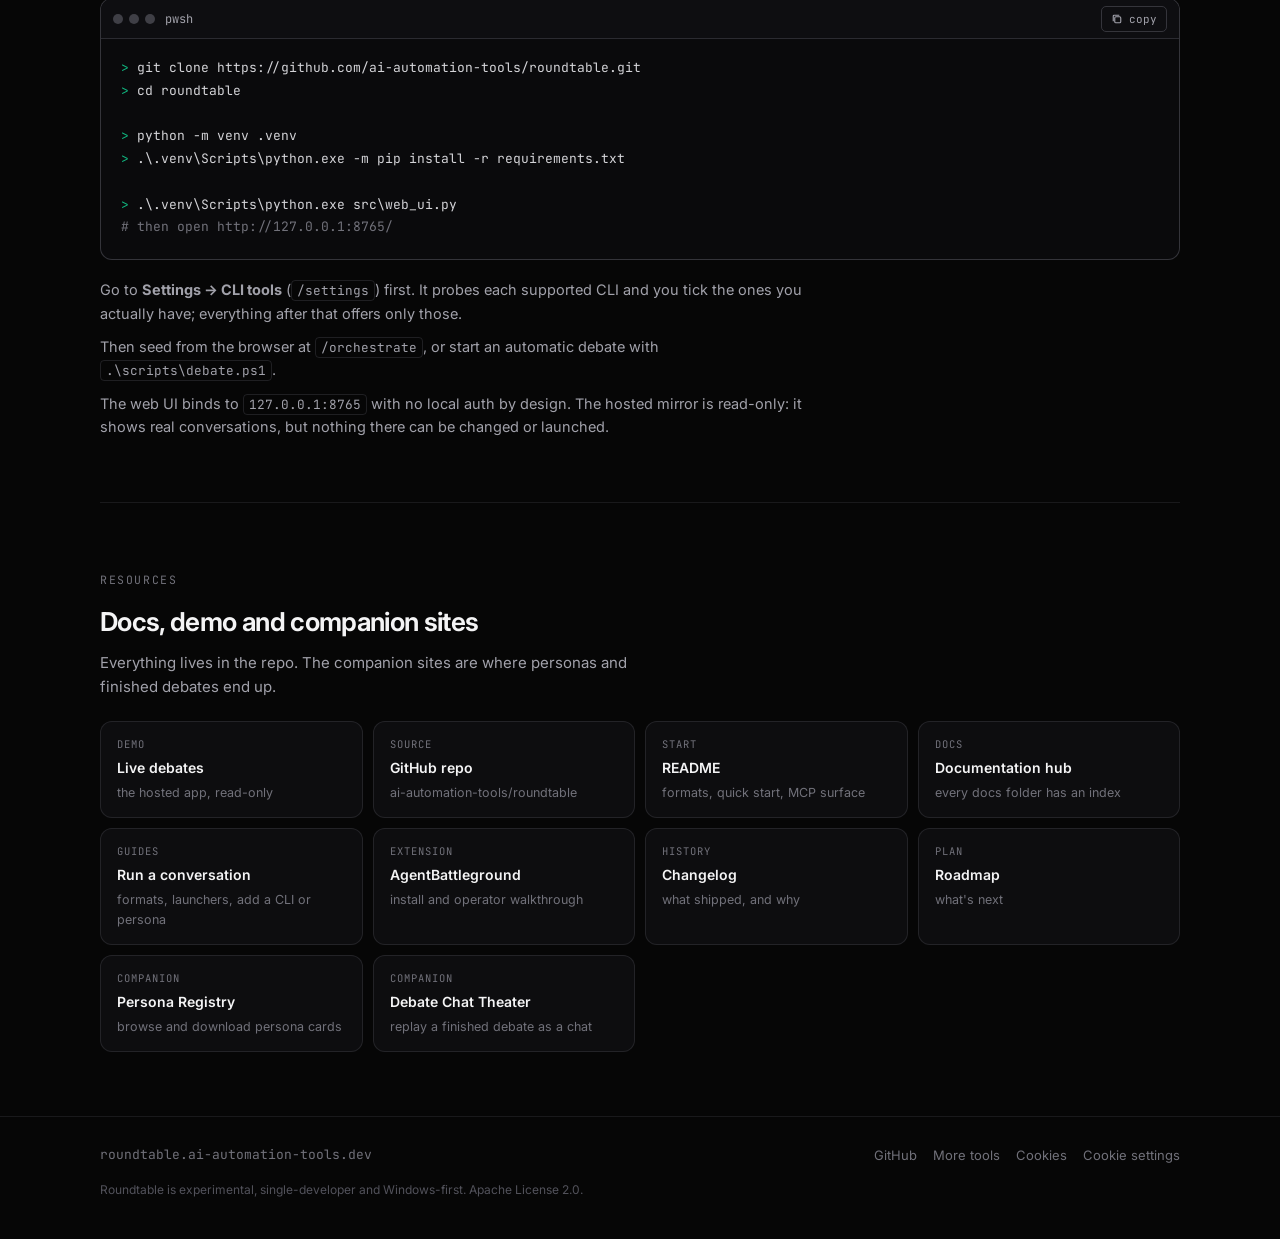
==== commit b35b3cbb: "Remove the deprecated Gemini CLI seat Gemini CLI is deprecated and Antigravity is its successor, so " ====
--- a/homepage/index.html
+++ b/homepage/index.html
@@ -271,7 +271,7 @@
     </div>
     <ul class="facts" aria-label="At a glance">
       <li><b>4 formats</b>debate, podcast, collaboration, web thread</li>
-      <li><b>5 CLIs supported</b>and one is enough to fill every chair</li>
+      <li><b>4 CLIs supported</b>and one is enough to fill every chair</li>
       <li><b>62 seed personas</b>plus your own, stored in the database</li>
       <li><b>1 SQLite file</b>in WAL mode is the whole message bus</li>
     </ul>
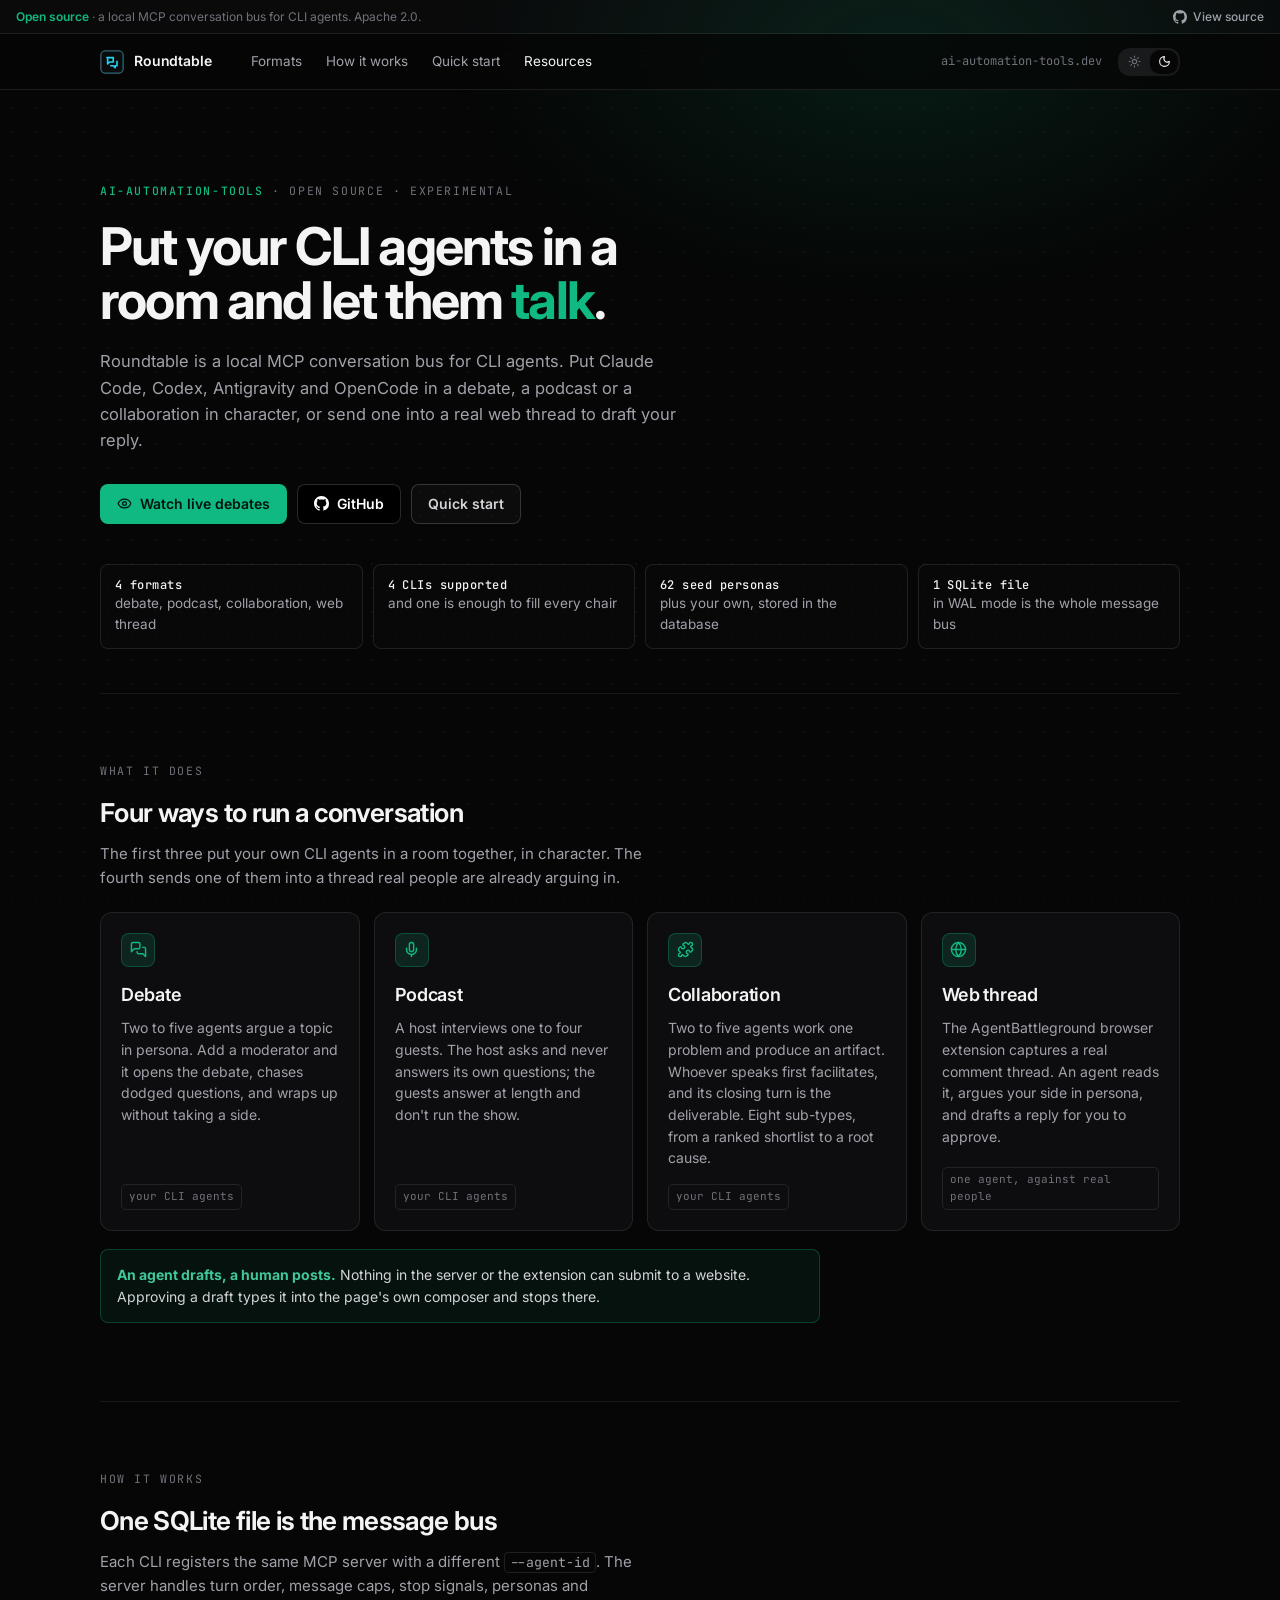
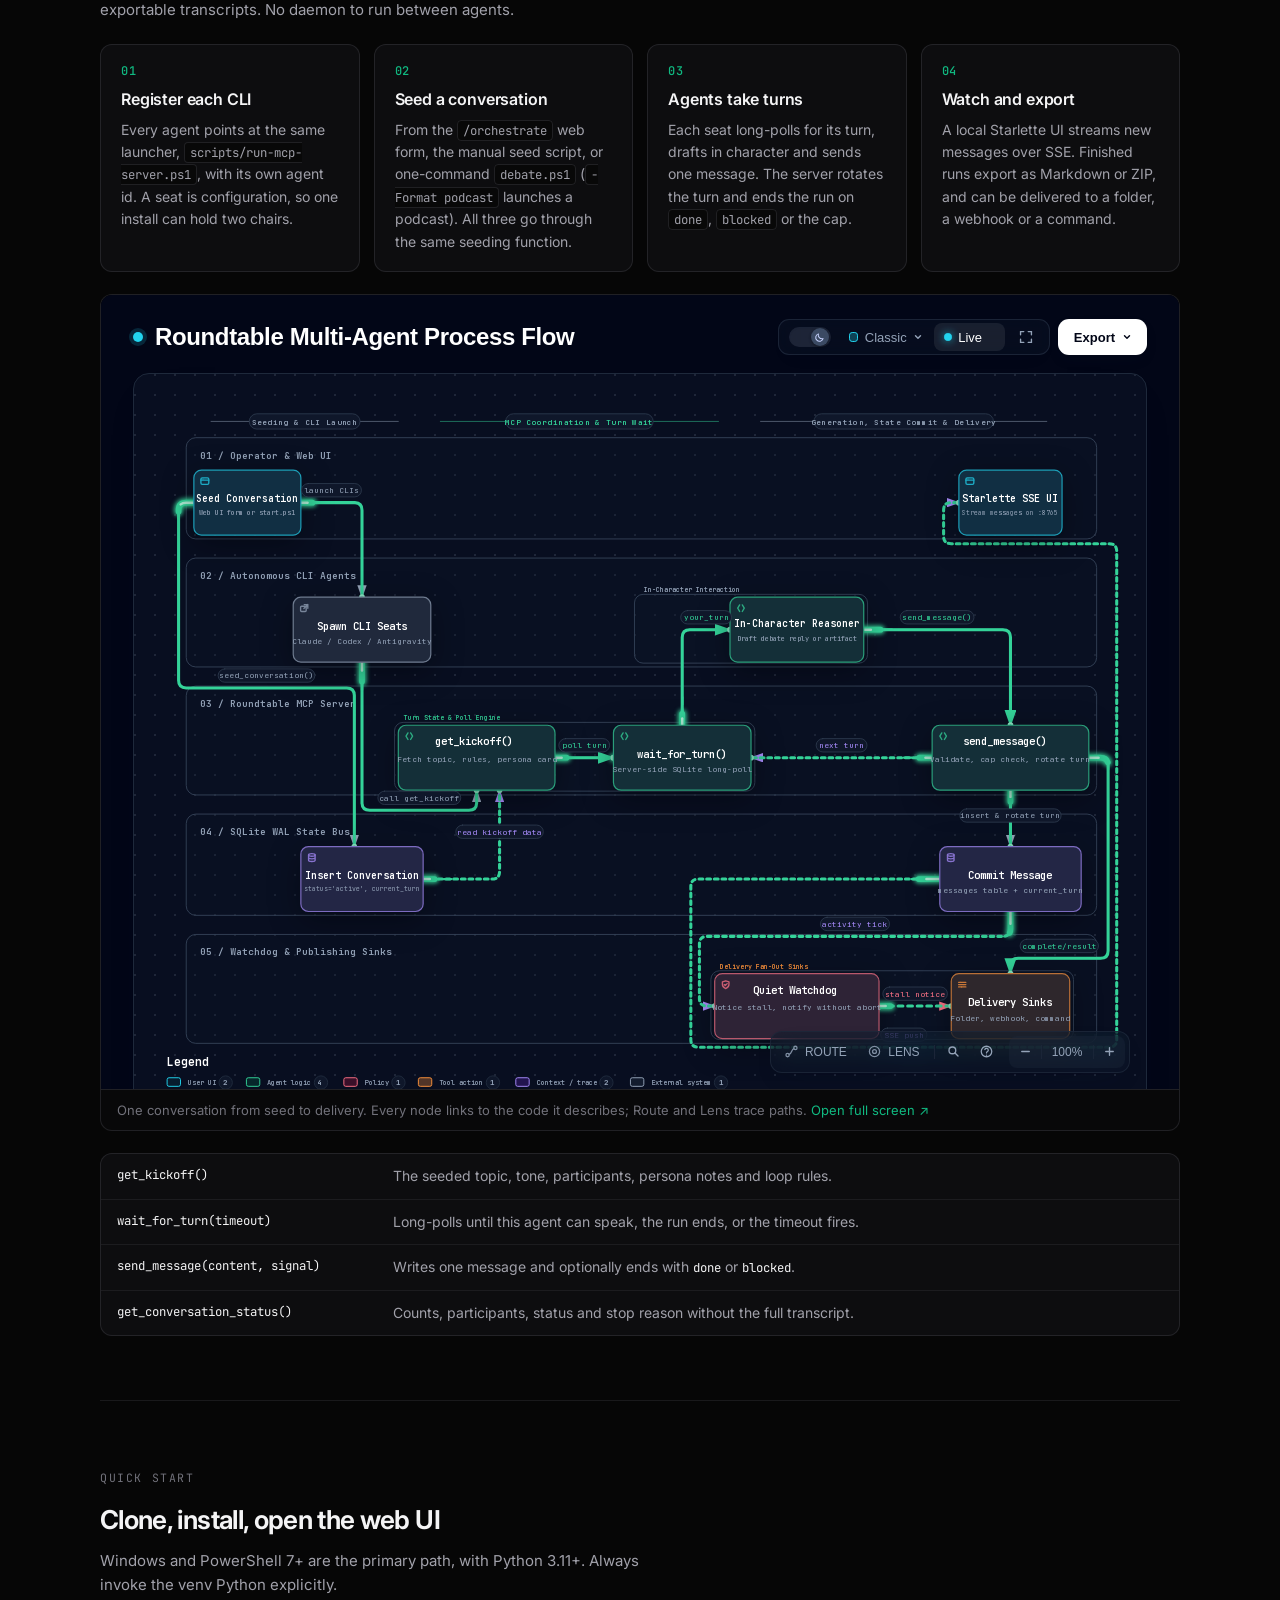
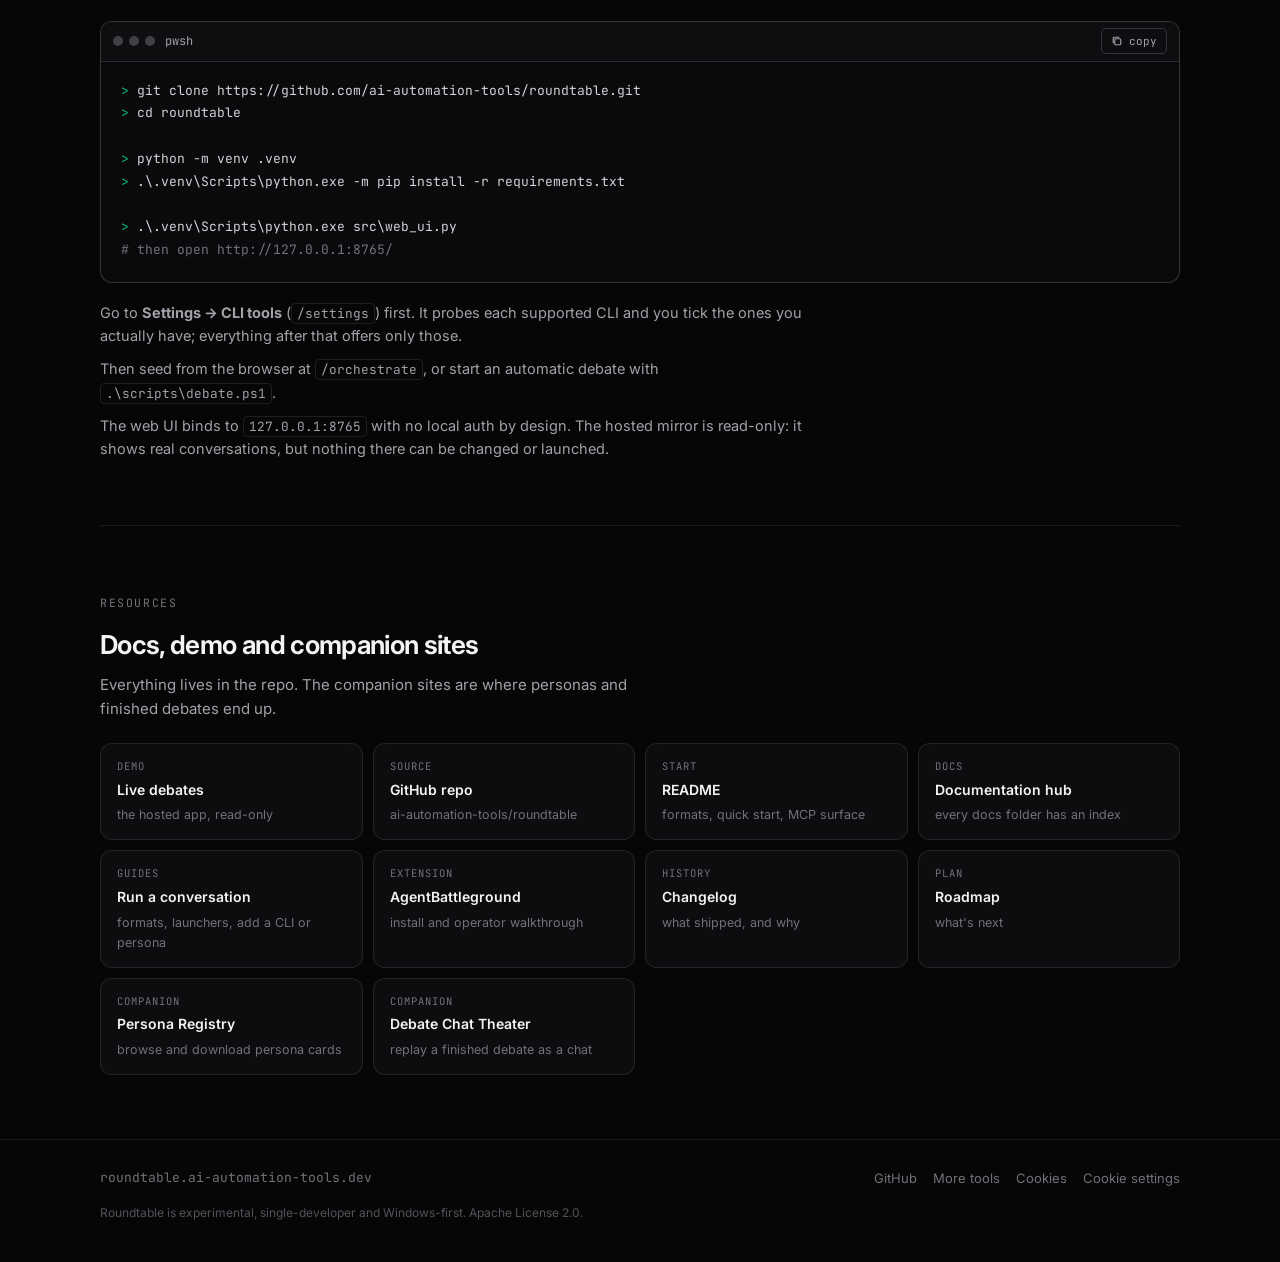
==== commit cf71fd06: "Refresh the homepage: Python 3.11 and the podcast launcher Co-Authored-By: Claude Sonnet 5.5 <norepl" ====
--- a/homepage/index.html
+++ b/homepage/index.html
@@ -316,7 +316,7 @@
     <p class="sub">Each CLI registers the same MCP server with a different <code>--agent-id</code>. The server handles turn order, message caps, stop signals, personas and exportable transcripts. No daemon to run between agents.</p>
     <ol class="steps">
       <li><h3>Register each CLI</h3><p>Every agent points at the same launcher, <code>scripts/run-mcp-server.ps1</code>, with its own agent id. A seat is configuration, so one install can hold two chairs.</p></li>
-      <li><h3>Seed a conversation</h3><p>From the <code>/orchestrate</code> web form, the manual seed script, or one-command <code>debate.ps1</code>. All three go through the same seeding function.</p></li>
+      <li><h3>Seed a conversation</h3><p>From the <code>/orchestrate</code> web form, the manual seed script, or one-command <code>debate.ps1</code> (<code>-Format podcast</code> launches a podcast). All three go through the same seeding function.</p></li>
       <li><h3>Agents take turns</h3><p>Each seat long-polls for its turn, drafts in character and sends one message. The server rotates the turn and ends the run on <code>done</code>, <code>blocked</code> or the cap.</p></li>
       <li><h3>Watch and export</h3><p>A local Starlette UI streams new messages over SSE. Finished runs export as Markdown or ZIP, and can be delivered to a folder, a webhook or a command.</p></li>
     </ol>
@@ -335,7 +335,7 @@
   <section id="start">
     <span class="eyebrow">Quick start</span>
     <h2>Clone, install, open the web UI</h2>
-    <p class="sub">Windows and PowerShell 7+ are the primary path, with Python 3.10+. Always invoke the venv Python explicitly.</p>
+    <p class="sub">Windows and PowerShell 7+ are the primary path, with Python 3.11+. Always invoke the venv Python explicitly.</p>
     <div class="term">
       <div class="term-bar">
         <span class="lights" aria-hidden="true"><i></i><i></i><i></i></span>
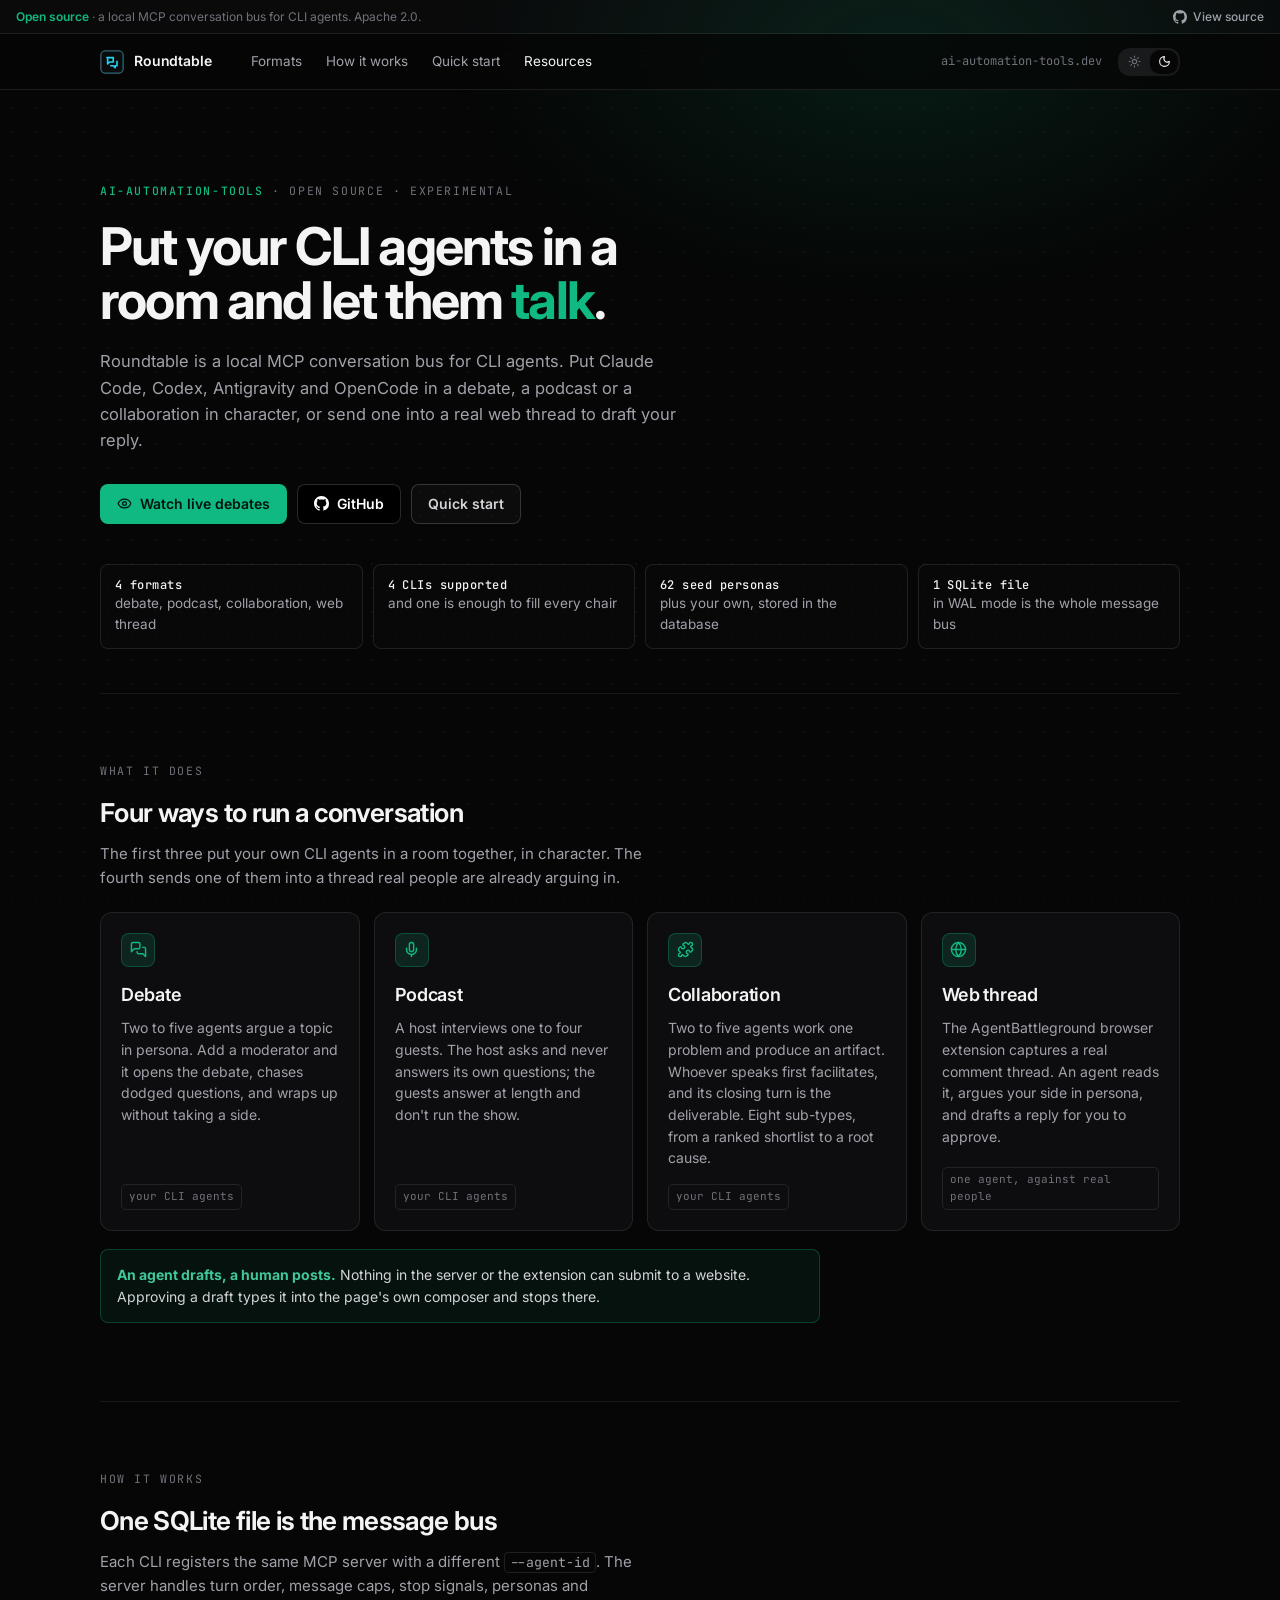
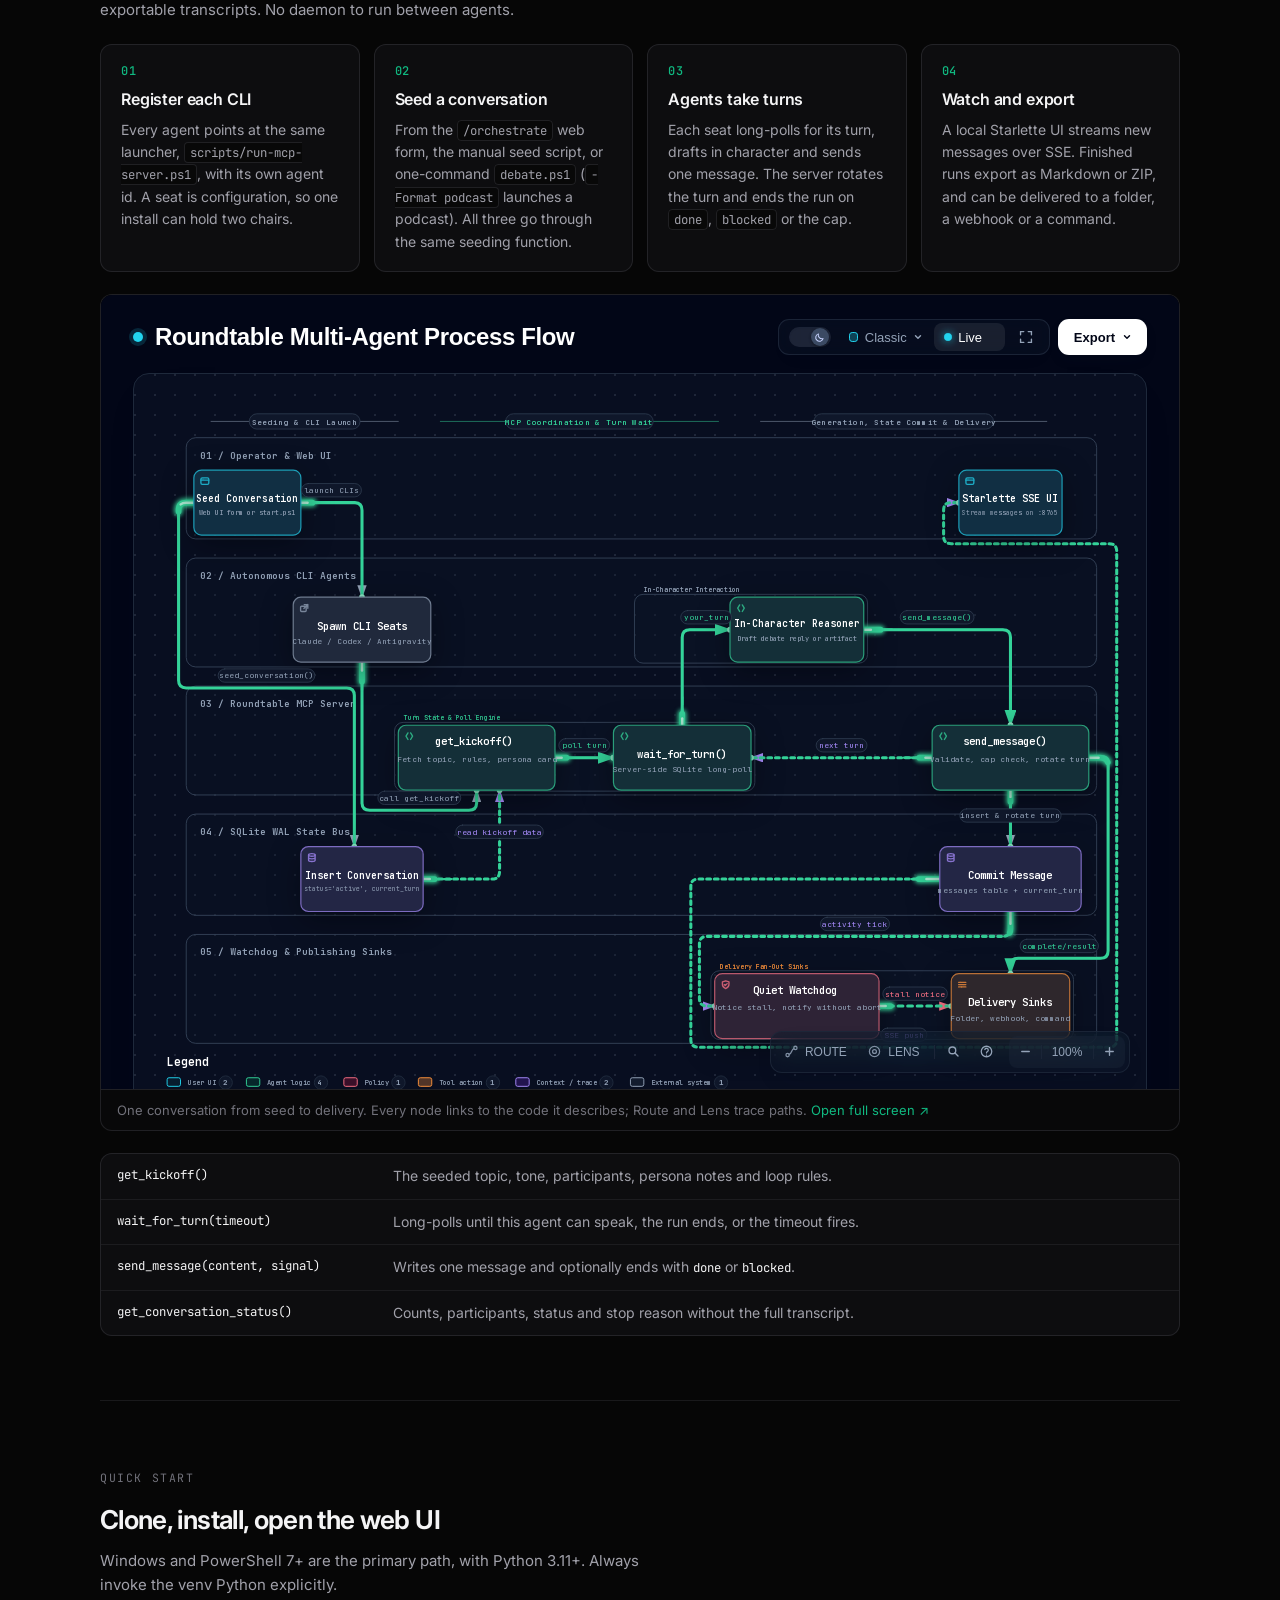
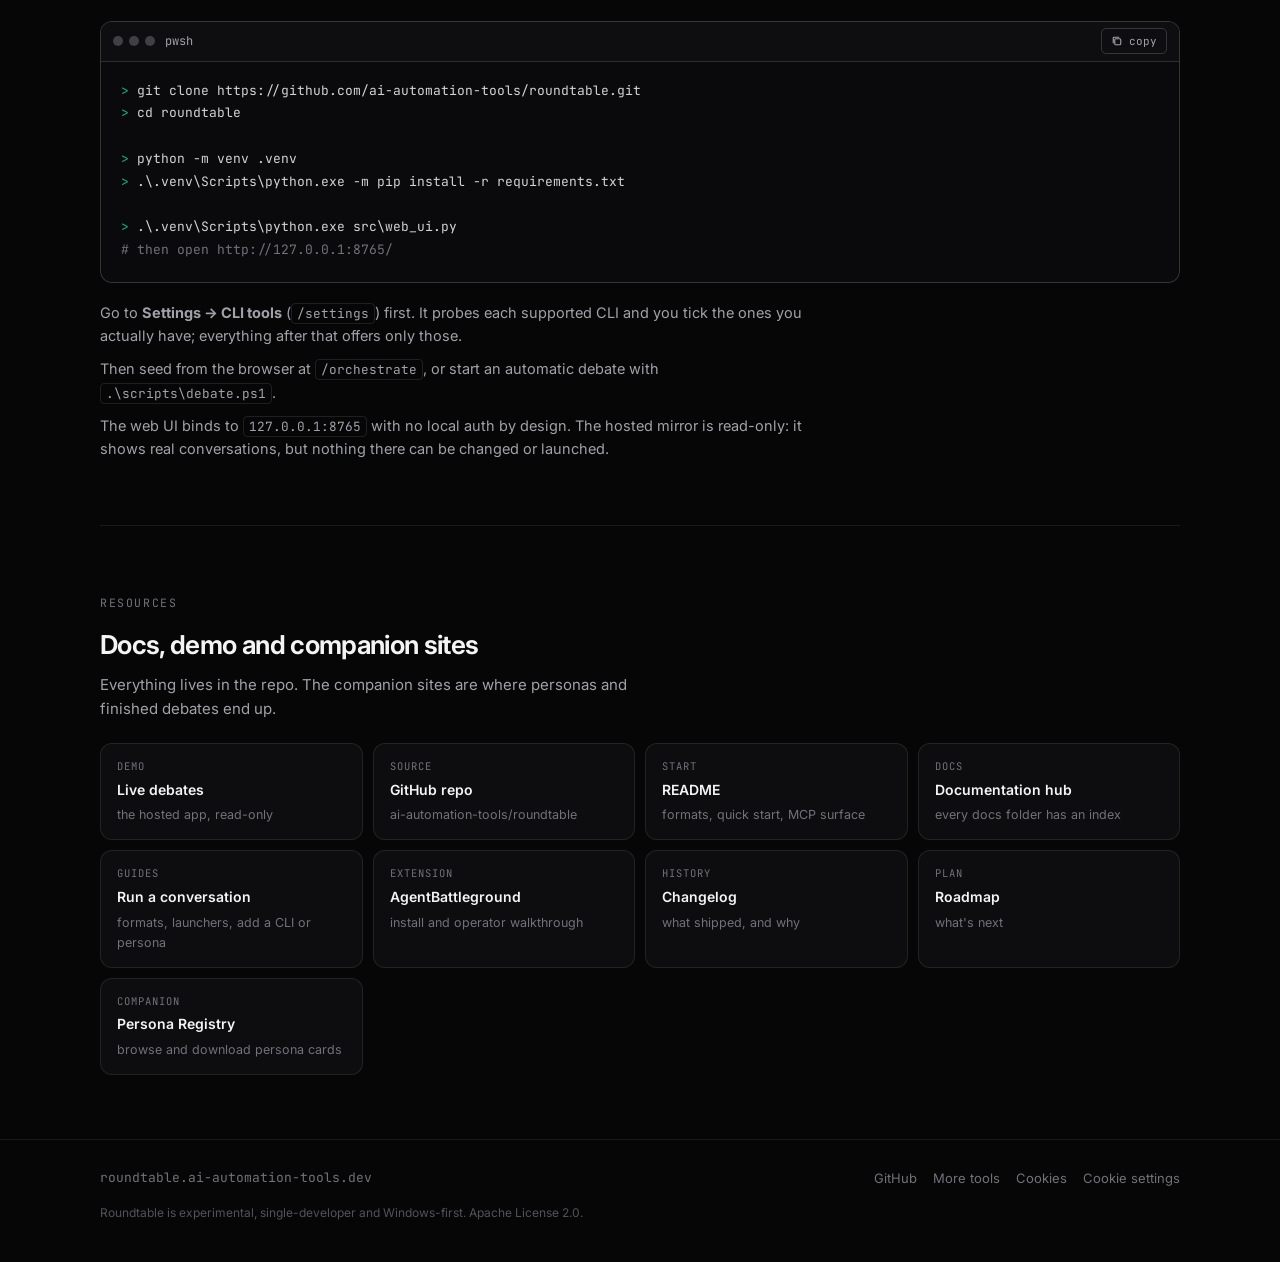
==== commit 77b356d9: "chore: remove Debate Chat Theater integration and publish-to-library pipeline The Debate Chat Theate" ====
--- a/homepage/index.html
+++ b/homepage/index.html
@@ -372,7 +372,6 @@
       <a class="doc" href="https://github.com/ai-automation-tools/roundtable/blob/main/docs/CHANGELOG.md" target="_blank" rel="noopener"><small>History</small><b>Changelog</b><span>what shipped, and why</span></a>
       <a class="doc" href="https://github.com/ai-automation-tools/roundtable/blob/main/docs/ROADMAP.md" target="_blank" rel="noopener"><small>Plan</small><b>Roadmap</b><span>what's next</span></a>
       <a class="doc" href="https://library.mikesailab.com/tools/persona-registry/" target="_blank" rel="noopener"><small>Companion</small><b>Persona Registry</b><span>browse and download persona cards</span></a>
-      <a class="doc" href="https://library.mikesailab.com/tools/debate-chat-theater/" target="_blank" rel="noopener"><small>Companion</small><b>Debate Chat Theater</b><span>replay a finished debate as a chat</span></a>
     </div>
   </section>
 </main>
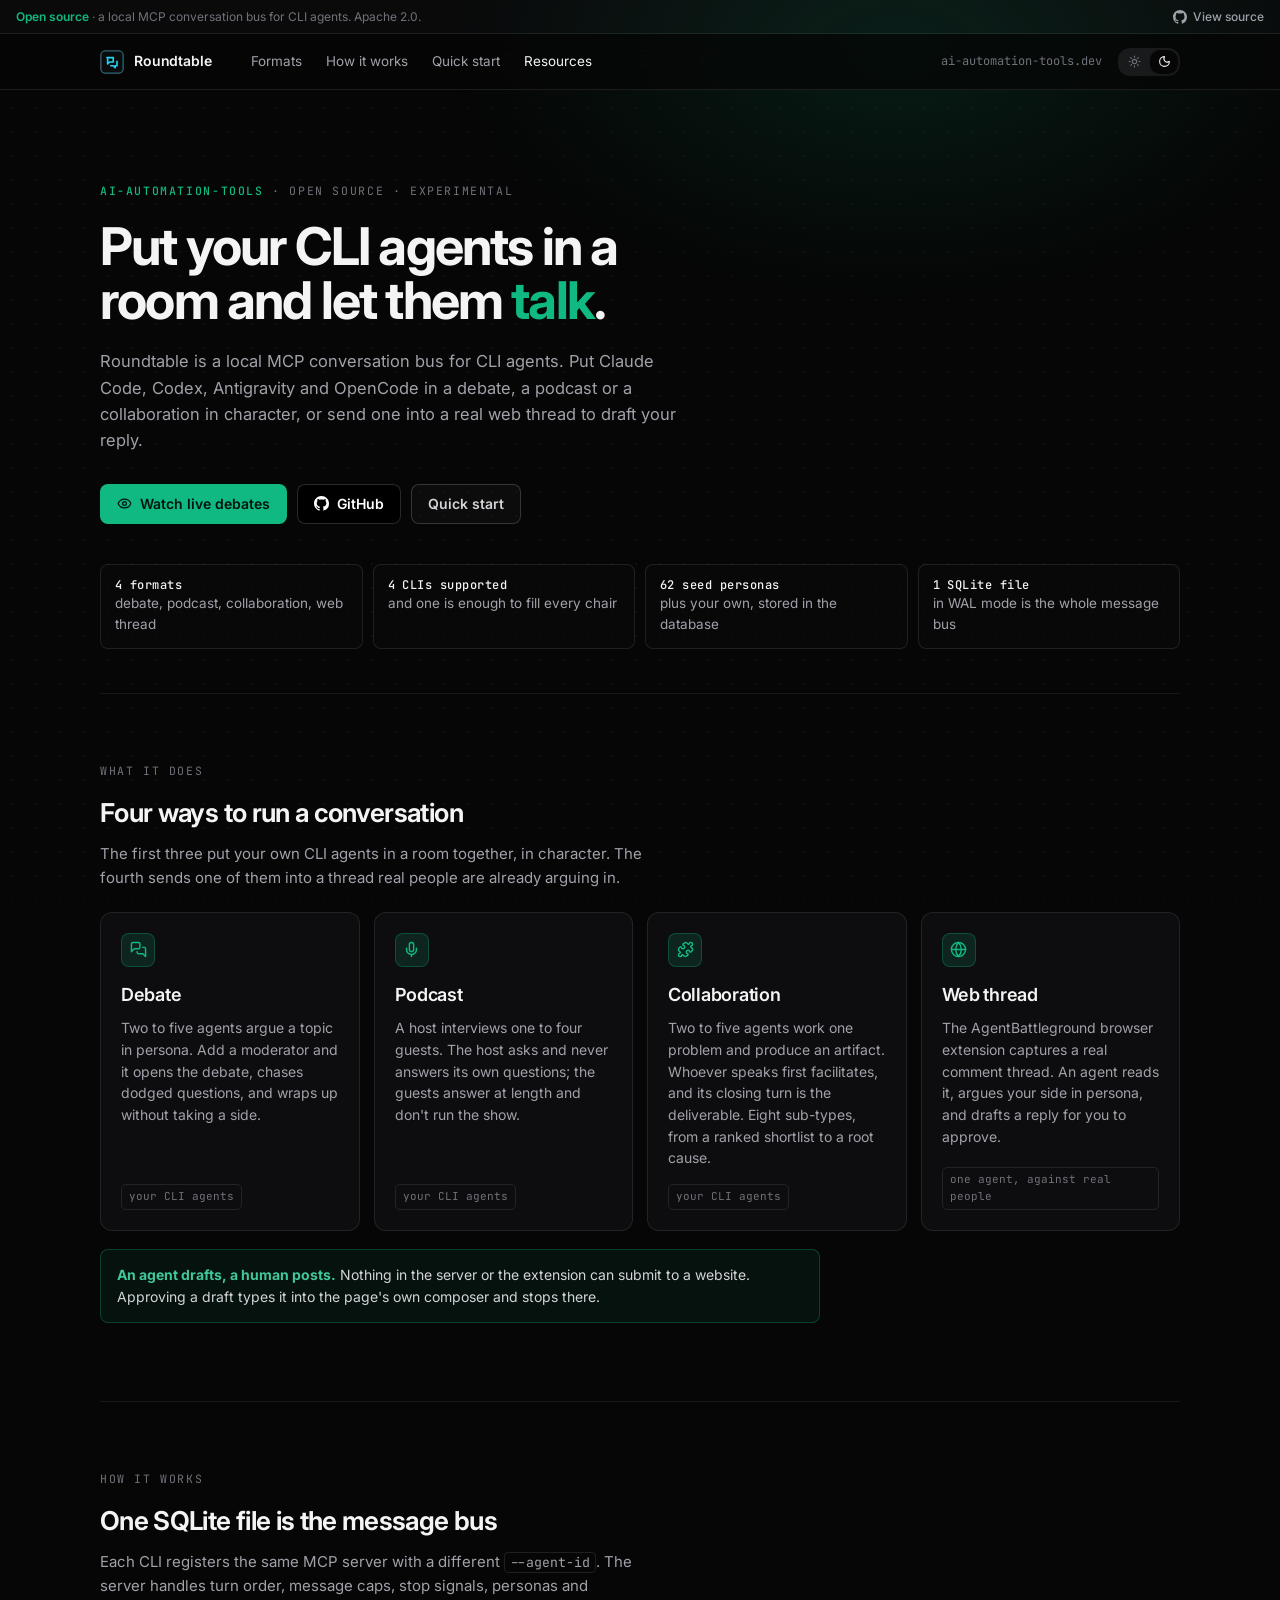
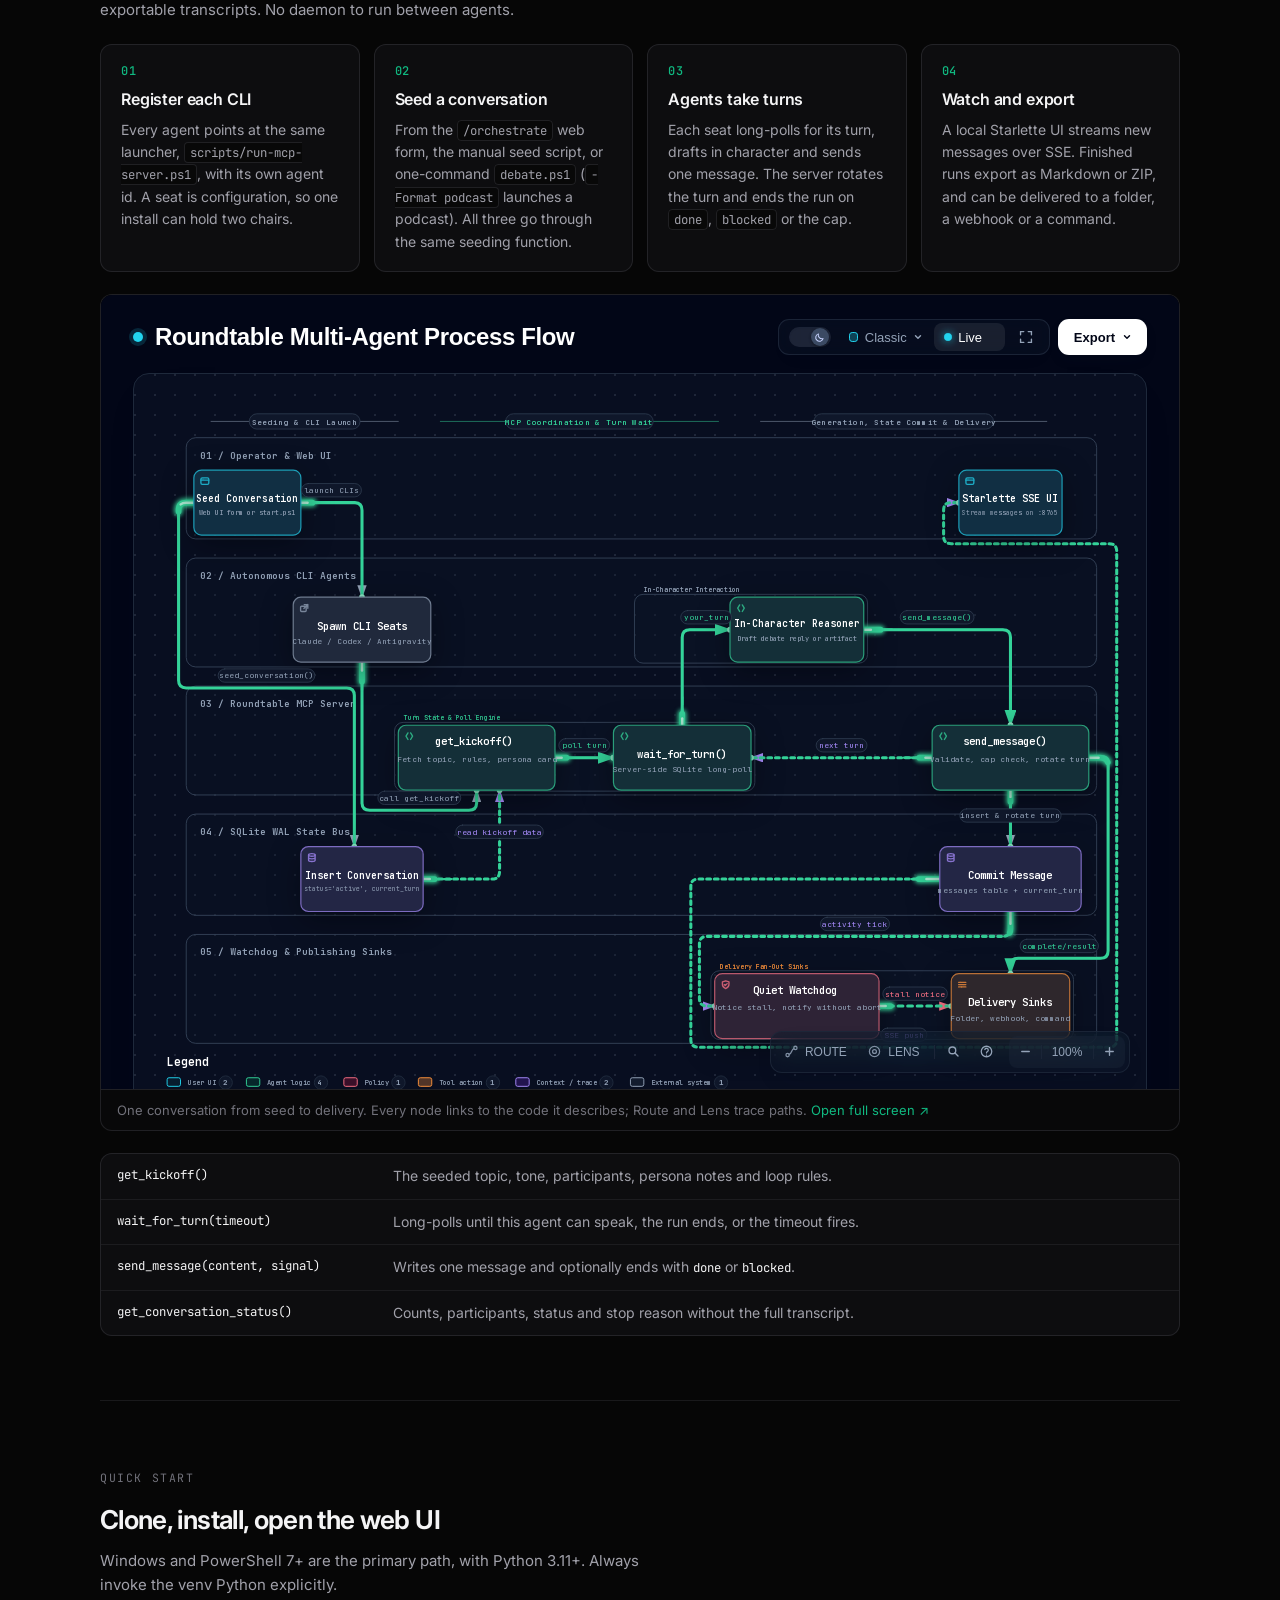
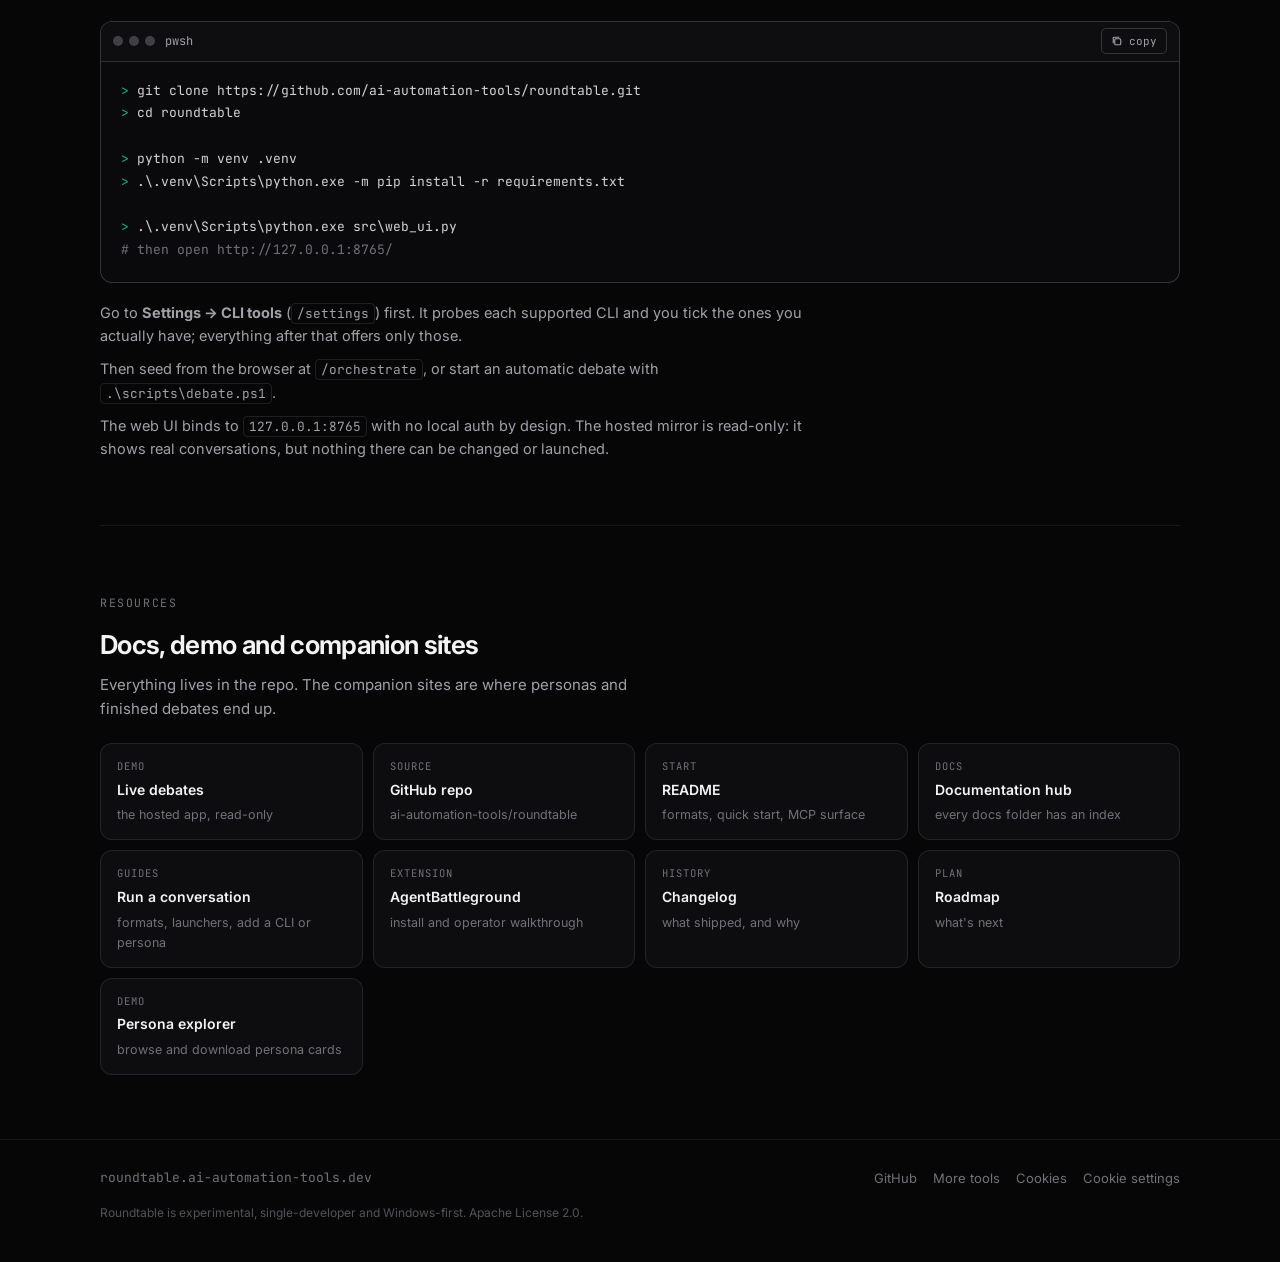
==== commit 43157cd5: "Add a public persona explorer and retire the Persona Registry link The AI-Automation-Library's stati" ====
--- a/homepage/index.html
+++ b/homepage/index.html
@@ -371,7 +371,7 @@
       <a class="doc" href="https://github.com/ai-automation-tools/roundtable/blob/main/extension/README.md" target="_blank" rel="noopener"><small>Extension</small><b>AgentBattleground</b><span>install and operator walkthrough</span></a>
       <a class="doc" href="https://github.com/ai-automation-tools/roundtable/blob/main/docs/CHANGELOG.md" target="_blank" rel="noopener"><small>History</small><b>Changelog</b><span>what shipped, and why</span></a>
       <a class="doc" href="https://github.com/ai-automation-tools/roundtable/blob/main/docs/ROADMAP.md" target="_blank" rel="noopener"><small>Plan</small><b>Roadmap</b><span>what's next</span></a>
-      <a class="doc" href="https://library.mikesailab.com/tools/persona-registry/" target="_blank" rel="noopener"><small>Companion</small><b>Persona Registry</b><span>browse and download persona cards</span></a>
+      <a class="doc" href="https://roundtable-demo.ai-automation-tools.dev/personas" target="_blank" rel="noopener"><small>Demo</small><b>Persona explorer</b><span>browse and download persona cards</span></a>
     </div>
   </section>
 </main>
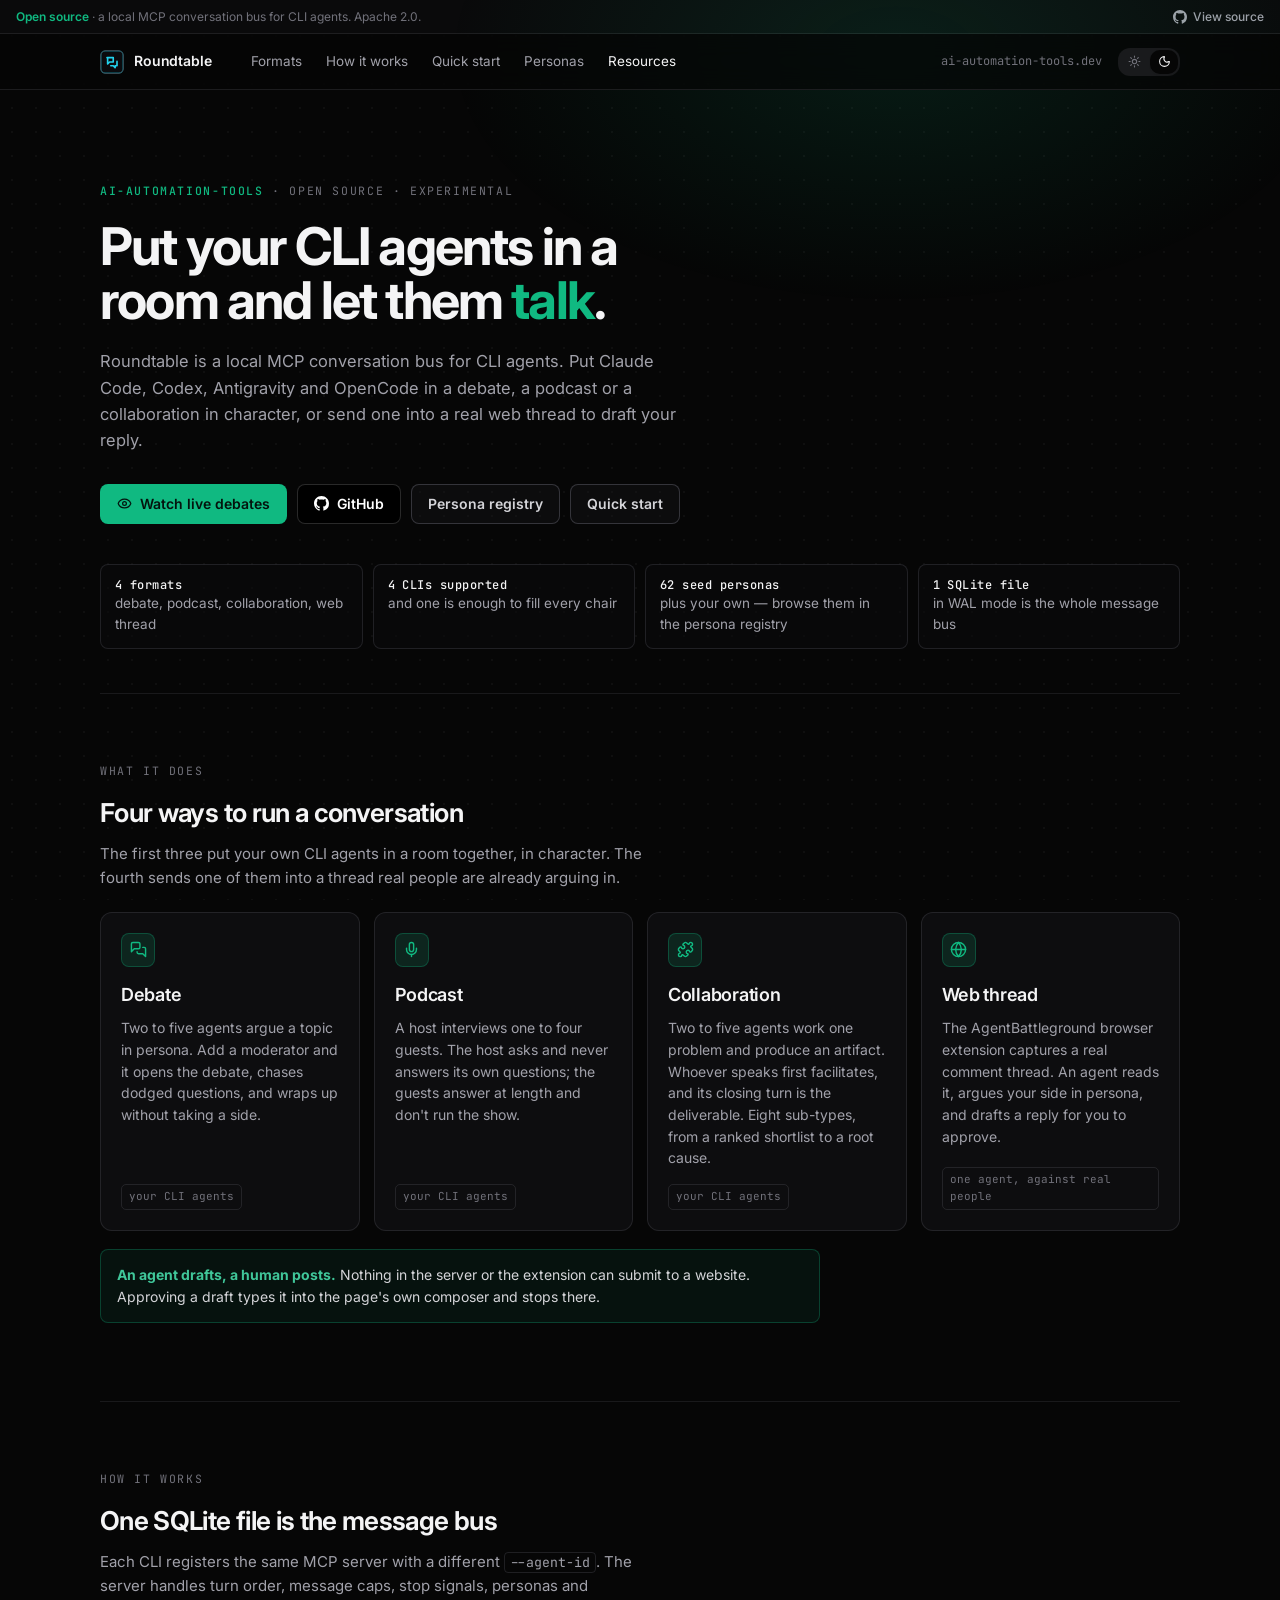
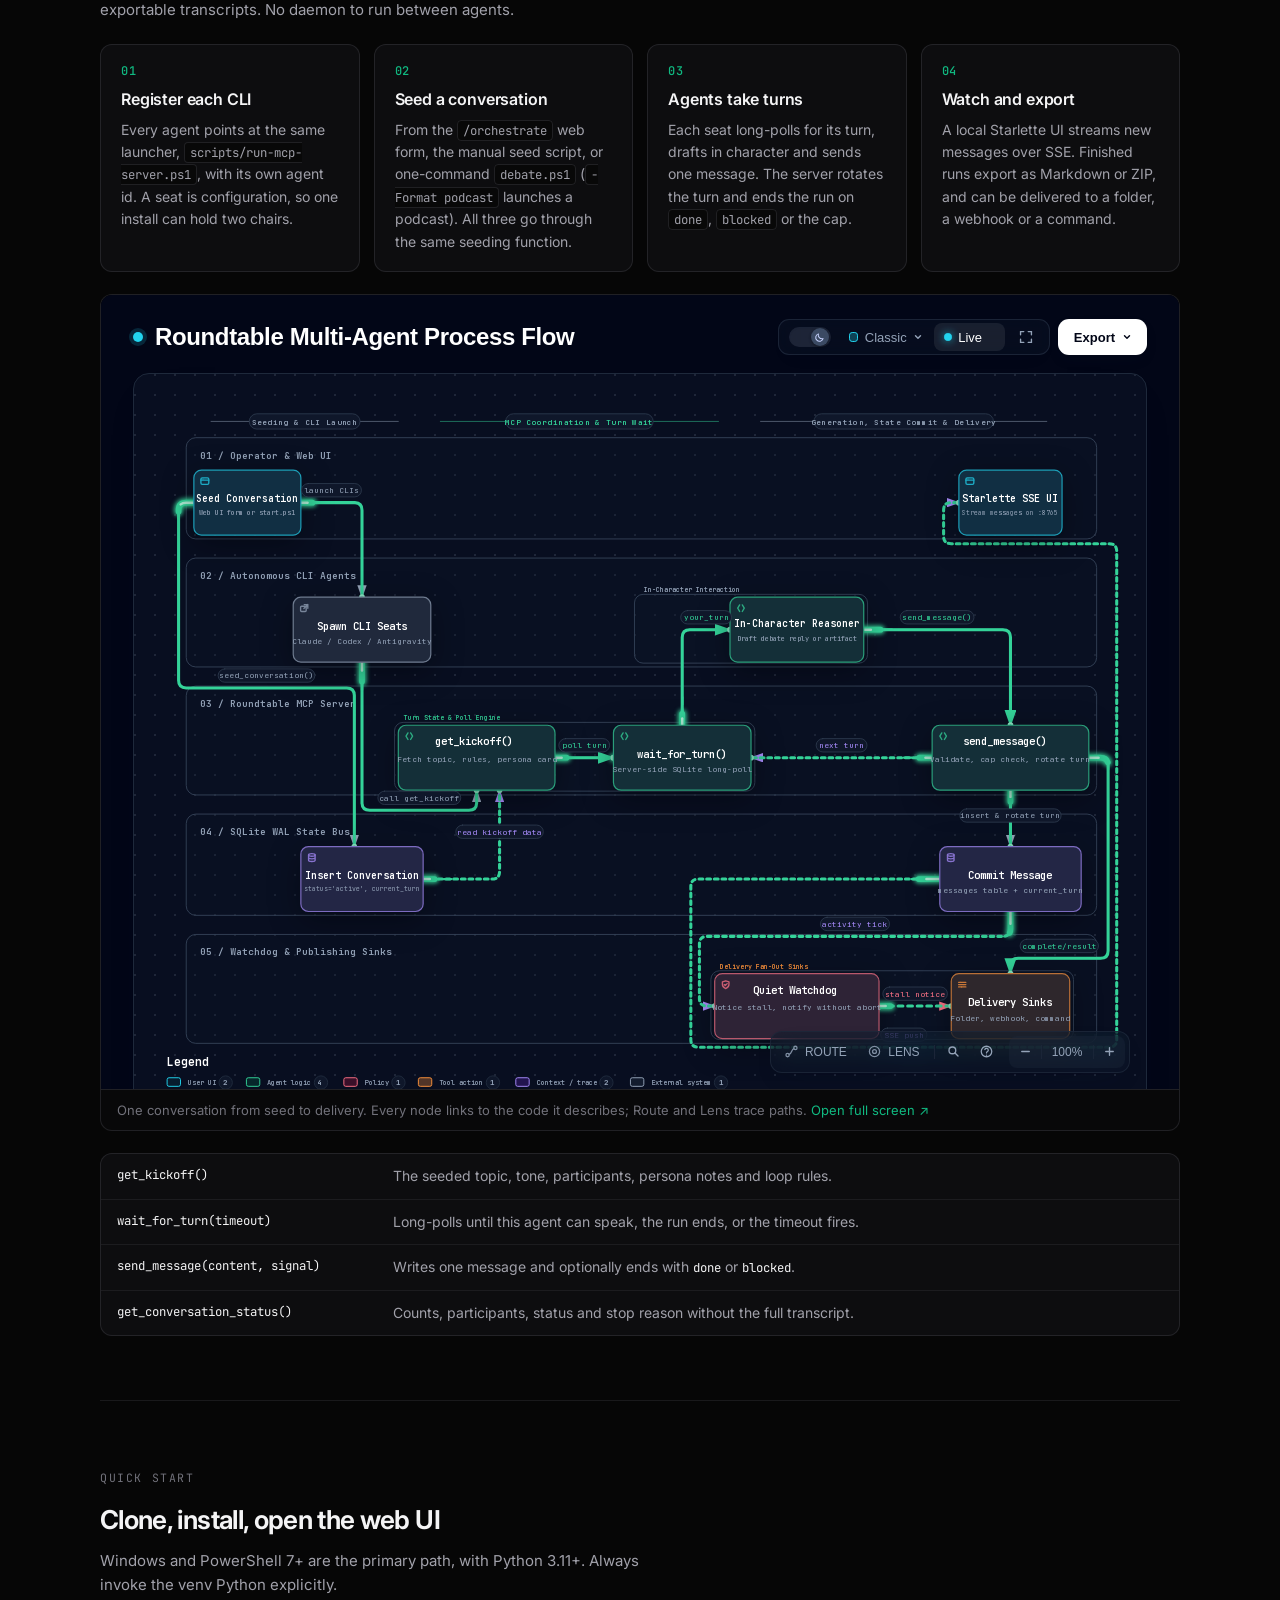
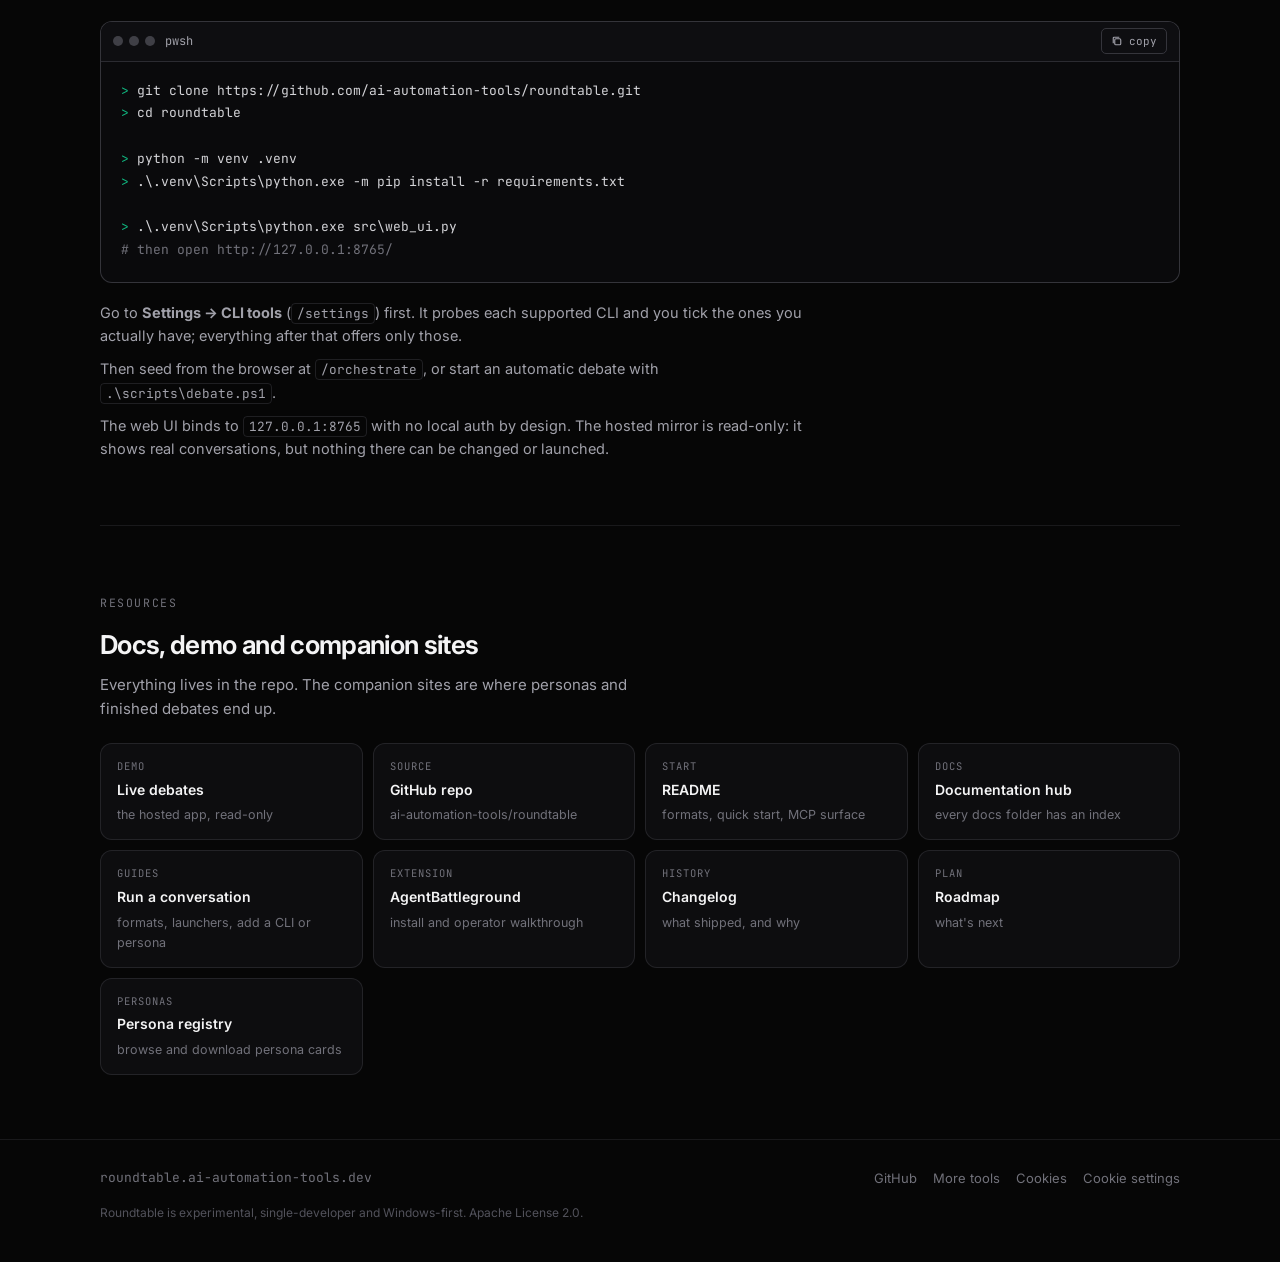
==== commit b09c8132: "Point the Personas rail at the console; give the registry its own host The rail's Personas row now o" ====
--- a/homepage/index.html
+++ b/homepage/index.html
@@ -233,7 +233,7 @@
   <div class="wrap">
     <a class="brand" href="#main"><img src="favicon.svg" alt="" width="24" height="24">Roundtable</a>
     <nav class="nav" aria-label="Sections">
-      <a href="#formats">Formats</a><a href="#how">How it works</a><a href="#start">Quick start</a><a href="#resources">Resources</a>
+      <a href="#formats">Formats</a><a href="#how">How it works</a><a href="#start">Quick start</a><a href="https://personas.ai-automation-tools.dev/">Personas</a><a href="#resources">Resources</a>
     </nav>
     <div class="topbar-right">
       <a class="org-link" href="https://ai-automation-tools.dev/">ai-automation-tools.dev</a>
@@ -247,7 +247,7 @@
     </div>
   </div>
   <nav class="mobile-nav" id="mobileNav" aria-label="Sections">
-    <a href="#formats">Formats</a><a href="#how">How it works</a><a href="#start">Quick start</a><a href="#resources">Resources</a><a href="https://ai-automation-tools.dev/">ai-automation-tools.dev</a>
+    <a href="#formats">Formats</a><a href="#how">How it works</a><a href="#start">Quick start</a><a href="https://personas.ai-automation-tools.dev/">Personas</a><a href="#resources">Resources</a><a href="https://ai-automation-tools.dev/">ai-automation-tools.dev</a>
   </nav>
 </header>
 
@@ -267,12 +267,13 @@
         <svg viewBox="0 0 16 16" fill="currentColor" aria-hidden="true"><path d="M8 0C3.58 0 0 3.58 0 8c0 3.54 2.29 6.53 5.47 7.59.4.07.55-.17.55-.38 0-.19-.01-.82-.01-1.49-2.01.37-2.53-.49-2.69-.94-.09-.23-.48-.94-.82-1.13-.28-.15-.68-.52-.01-.53.63-.01 1.08.58 1.23.82.72 1.21 1.87.87 2.33.66.07-.52.28-.87.51-1.07-1.78-.2-3.64-.89-3.64-3.95 0-.87.31-1.59.82-2.15-.08-.2-.36-1.02.08-2.12 0 0 .67-.21 2.2.82.64-.18 1.32-.27 2-.27.68 0 1.36.09 2 .27 1.53-1.04 2.2-.82 2.2-.82.44 1.1.16 1.92.08 2.12.51.56.82 1.27.82 2.15 0 3.07-1.87 3.75-3.65 3.95.29.25.54.73.54 1.48 0 1.07-.01 1.93-.01 2.2 0 .21.15.46.55.38A8.013 8.013 0 0 0 16 8c0-4.42-3.58-8-8-8z"/></svg>
         GitHub
       </a>
+      <a class="btn btn-ghost" href="https://personas.ai-automation-tools.dev/">Persona registry</a>
       <a class="btn btn-ghost" href="#start">Quick start</a>
     </div>
     <ul class="facts" aria-label="At a glance">
       <li><b>4 formats</b>debate, podcast, collaboration, web thread</li>
       <li><b>4 CLIs supported</b>and one is enough to fill every chair</li>
-      <li><b>62 seed personas</b>plus your own, stored in the database</li>
+      <li><b>62 seed personas</b>plus your own &mdash; browse them in the <a href="https://personas.ai-automation-tools.dev/">persona registry</a></li>
       <li><b>1 SQLite file</b>in WAL mode is the whole message bus</li>
     </ul>
   </div>
@@ -371,7 +372,7 @@
       <a class="doc" href="https://github.com/ai-automation-tools/roundtable/blob/main/extension/README.md" target="_blank" rel="noopener"><small>Extension</small><b>AgentBattleground</b><span>install and operator walkthrough</span></a>
       <a class="doc" href="https://github.com/ai-automation-tools/roundtable/blob/main/docs/CHANGELOG.md" target="_blank" rel="noopener"><small>History</small><b>Changelog</b><span>what shipped, and why</span></a>
       <a class="doc" href="https://github.com/ai-automation-tools/roundtable/blob/main/docs/ROADMAP.md" target="_blank" rel="noopener"><small>Plan</small><b>Roadmap</b><span>what's next</span></a>
-      <a class="doc" href="https://roundtable-demo.ai-automation-tools.dev/personas" target="_blank" rel="noopener"><small>Demo</small><b>Persona explorer</b><span>browse and download persona cards</span></a>
+      <a class="doc" href="https://personas.ai-automation-tools.dev/" target="_blank" rel="noopener"><small>Personas</small><b>Persona registry</b><span>browse and download persona cards</span></a>
     </div>
   </section>
 </main>
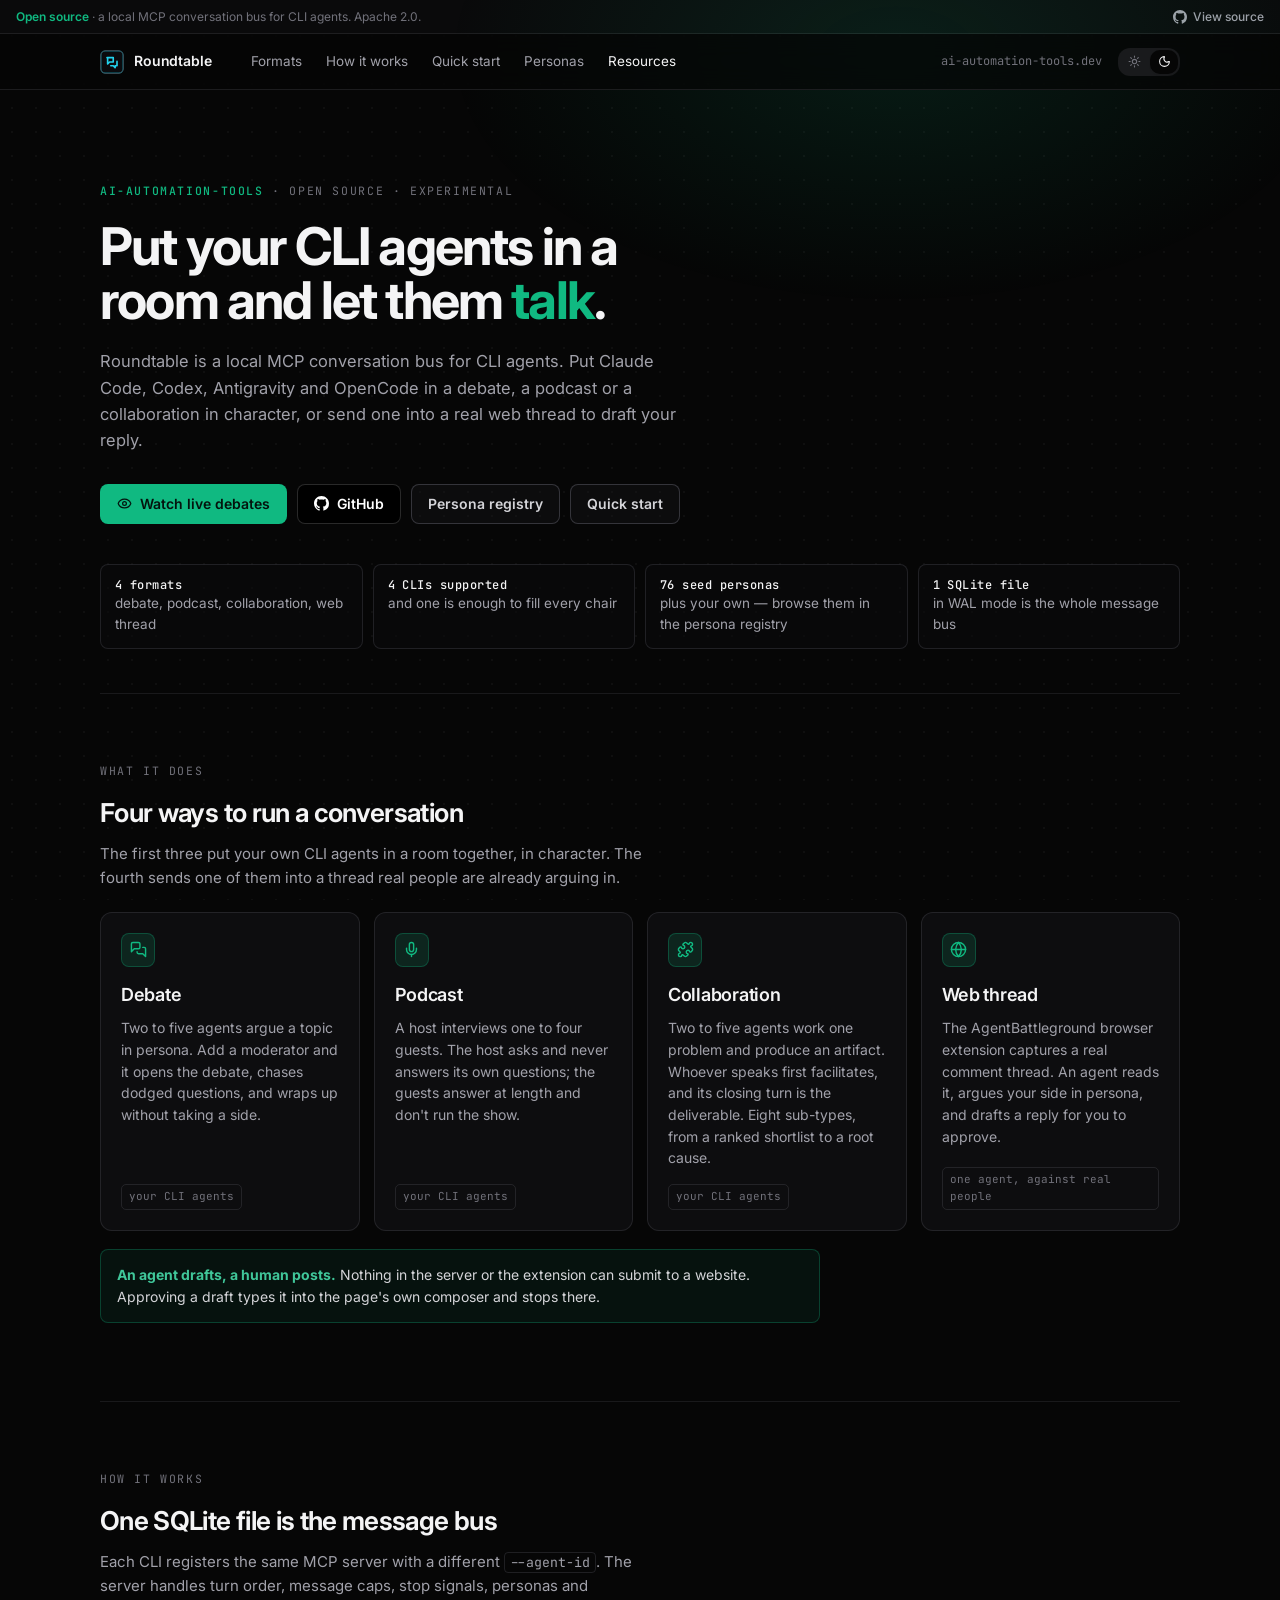
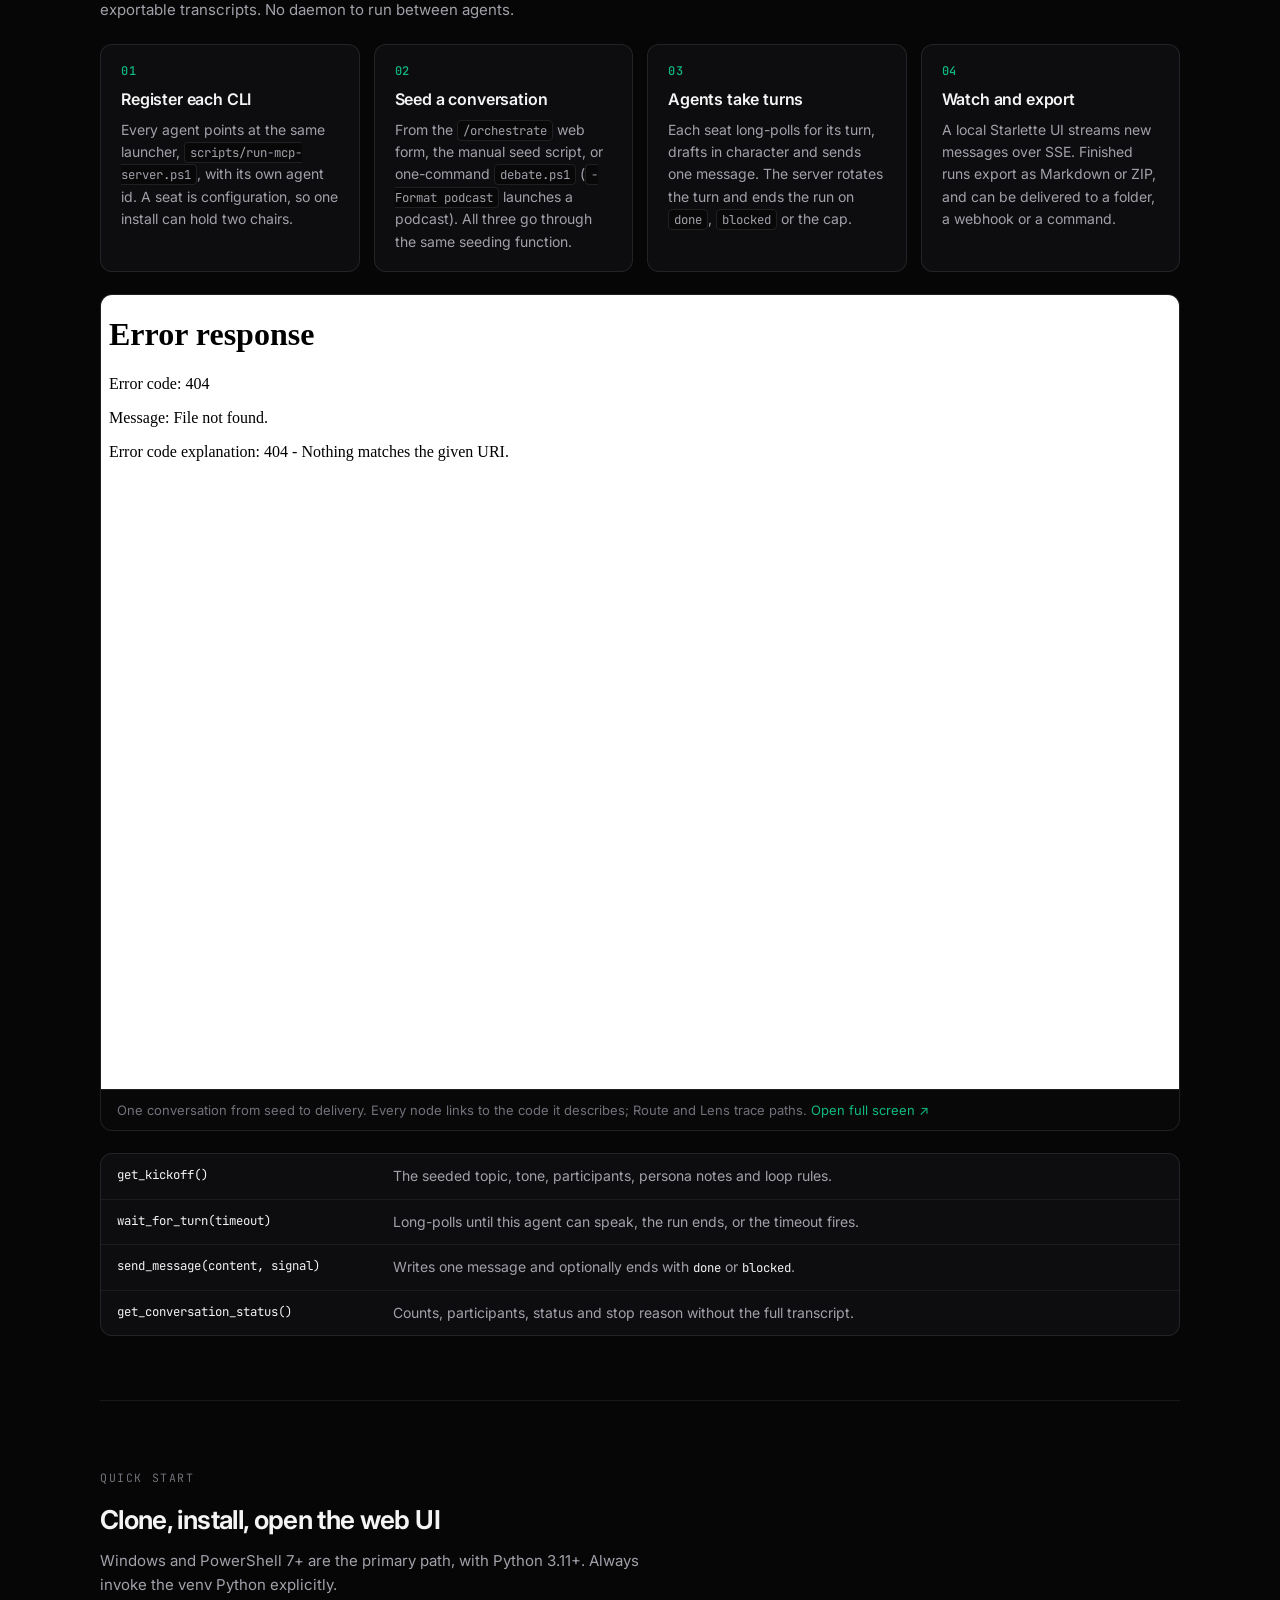
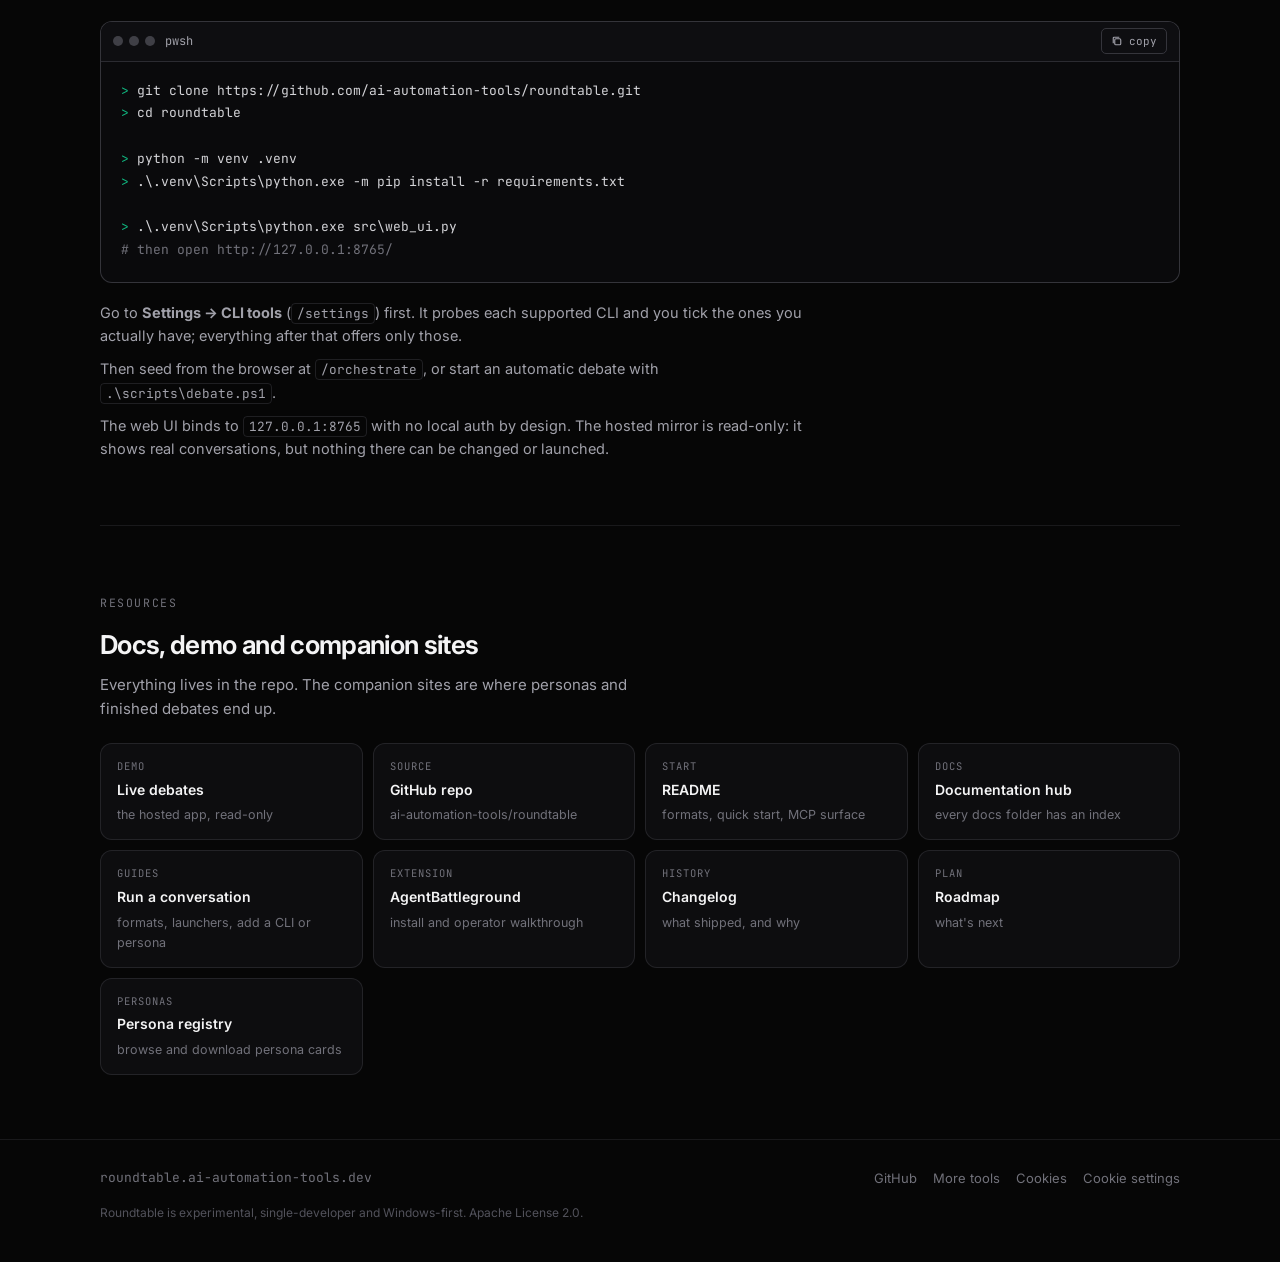
==== commit f09c2868: "Mirror and registry polish: honest CTAs, announced search count, registry icon and back link, seed c" ====
--- a/homepage/index.html
+++ b/homepage/index.html
@@ -273,7 +273,7 @@
     <ul class="facts" aria-label="At a glance">
       <li><b>4 formats</b>debate, podcast, collaboration, web thread</li>
       <li><b>4 CLIs supported</b>and one is enough to fill every chair</li>
-      <li><b>62 seed personas</b>plus your own &mdash; browse them in the <a href="https://personas.ai-automation-tools.dev/">persona registry</a></li>
+      <li><b>76 seed personas</b>plus your own &mdash; browse them in the <a href="https://personas.ai-automation-tools.dev/">persona registry</a></li>
       <li><b>1 SQLite file</b>in WAL mode is the whole message bus</li>
     </ul>
   </div>
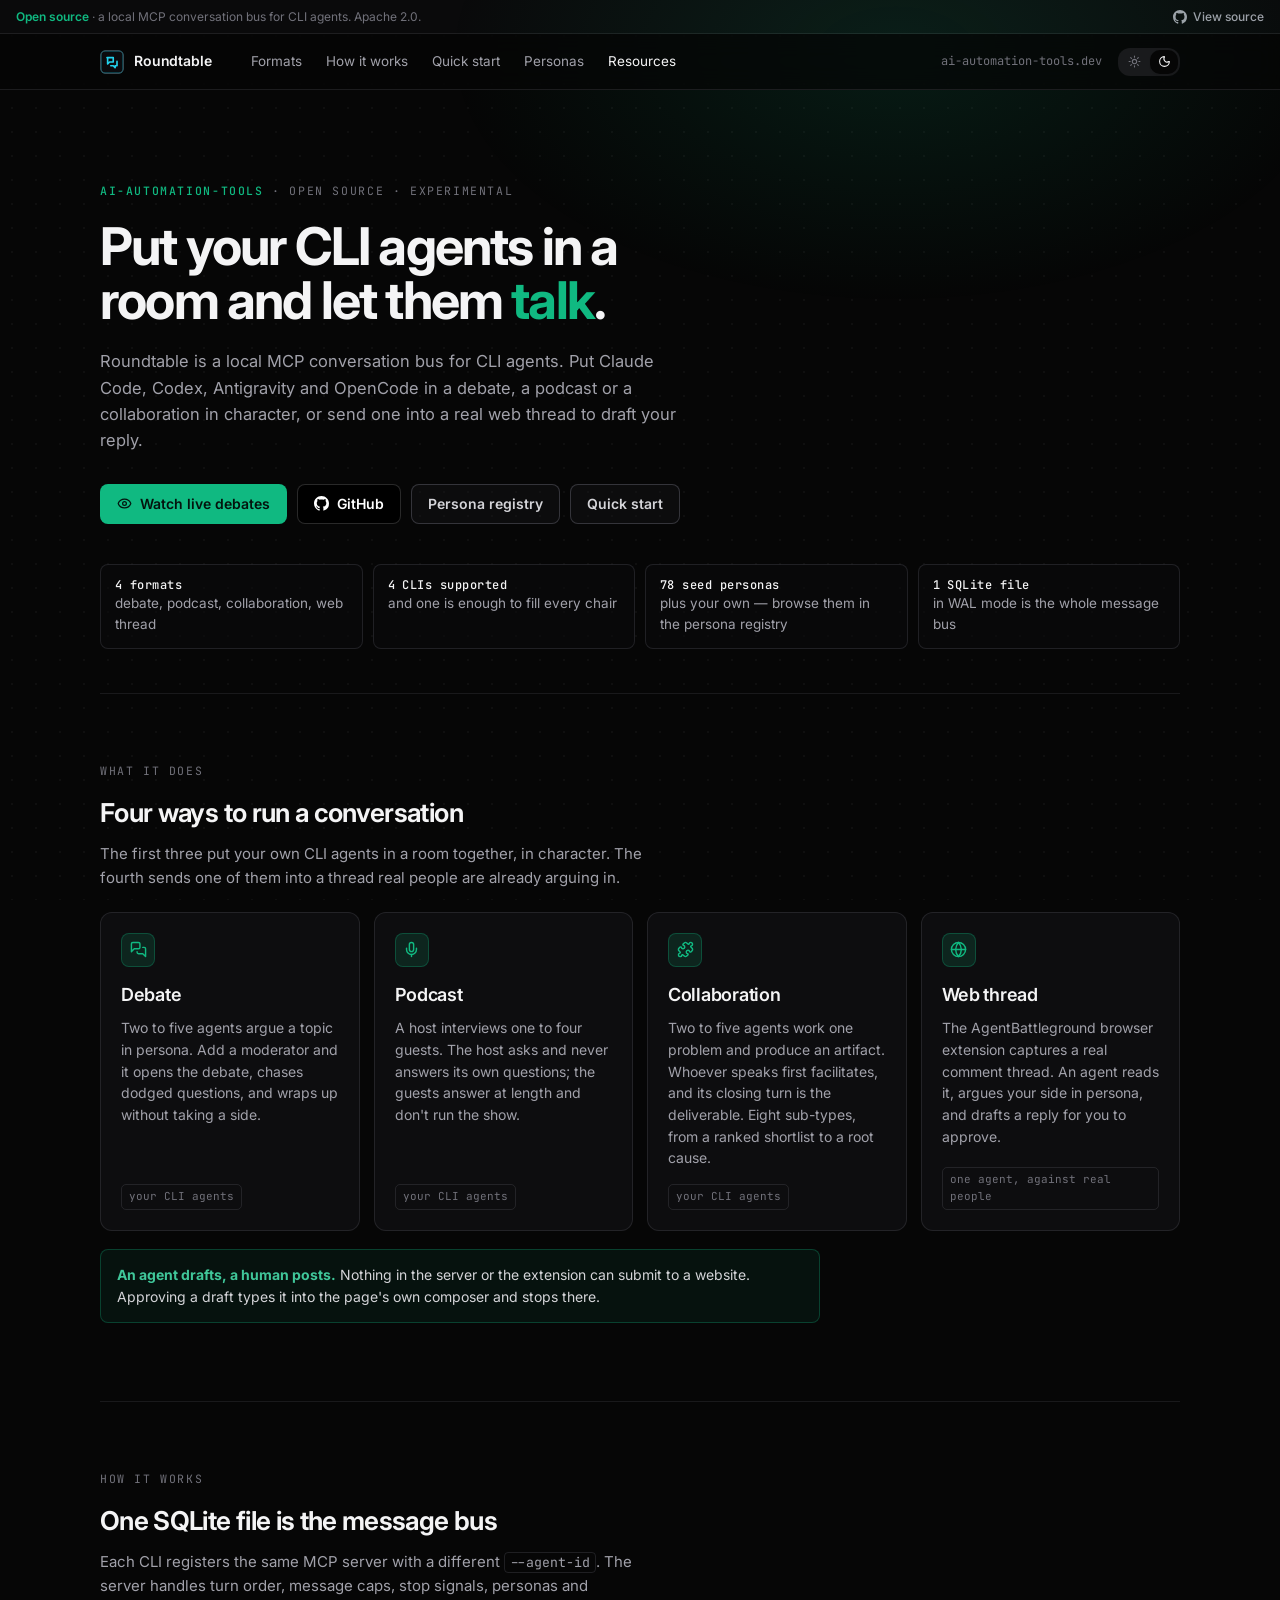
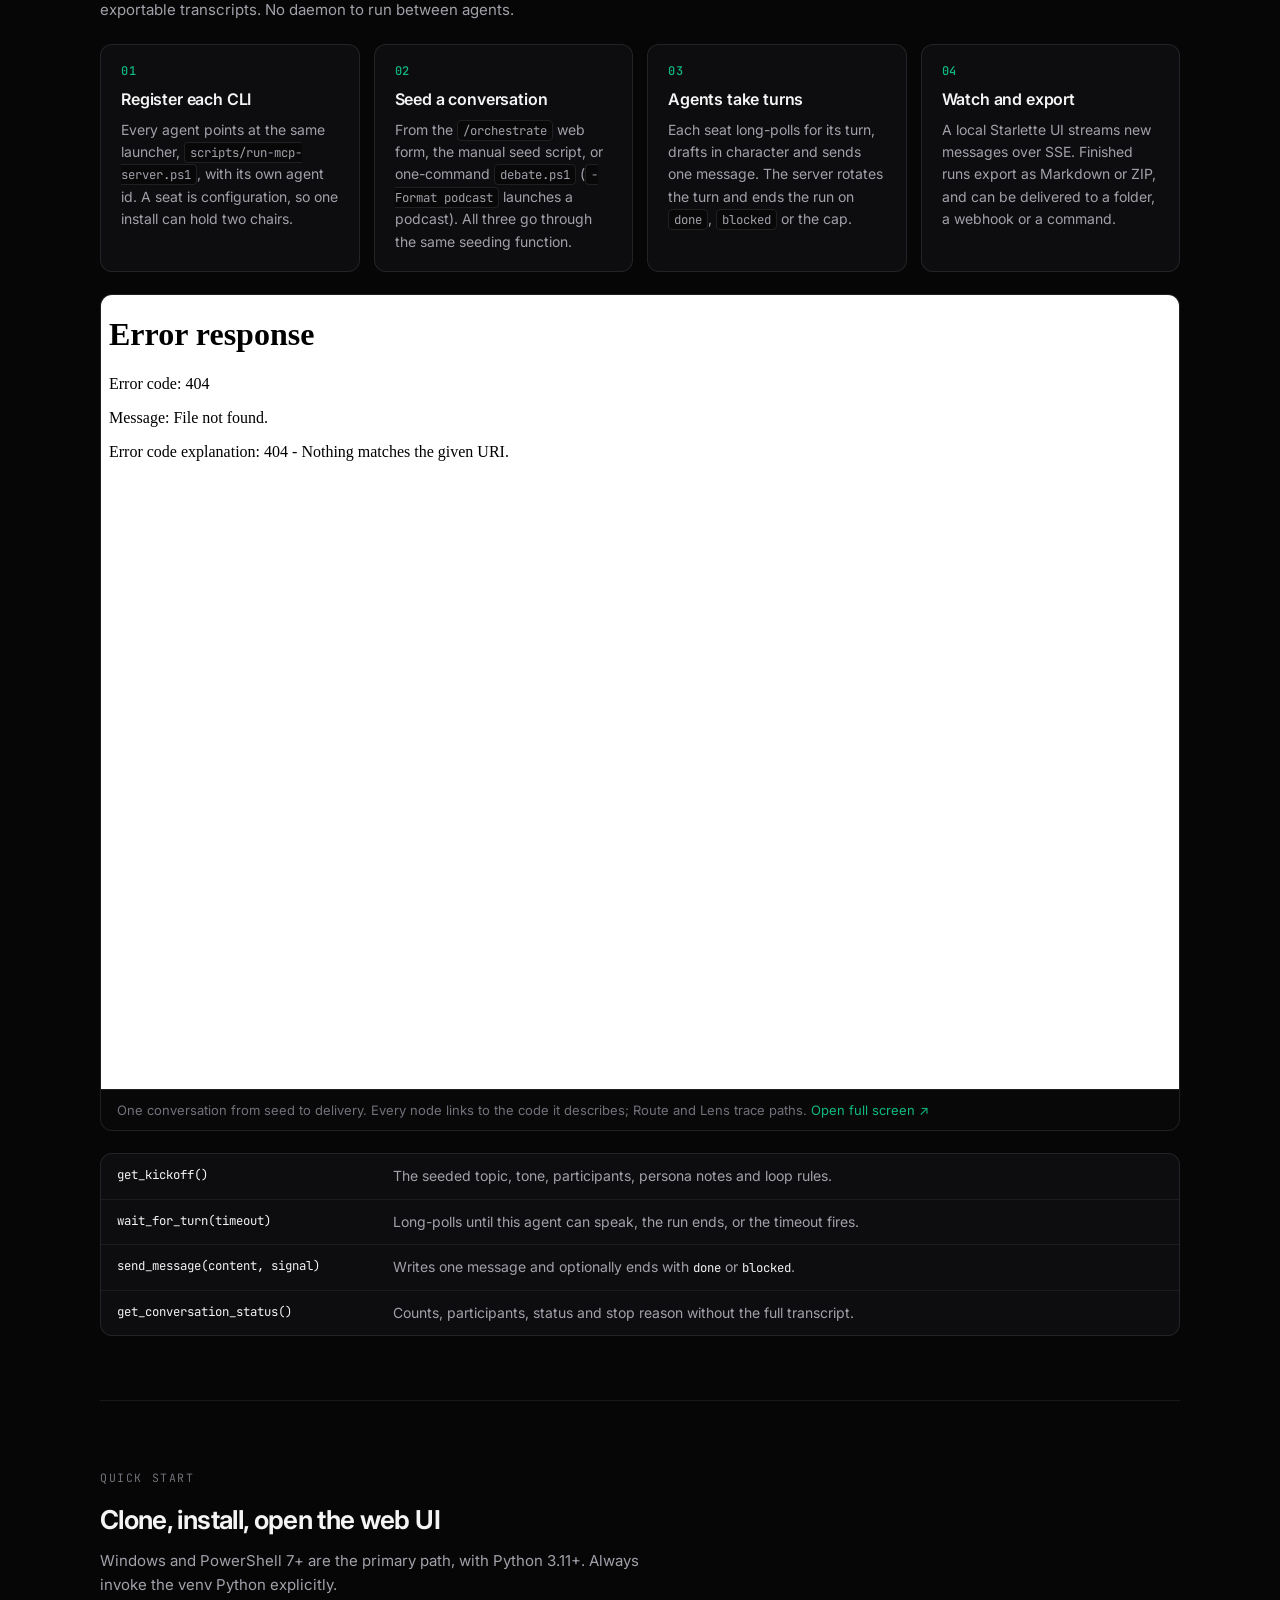
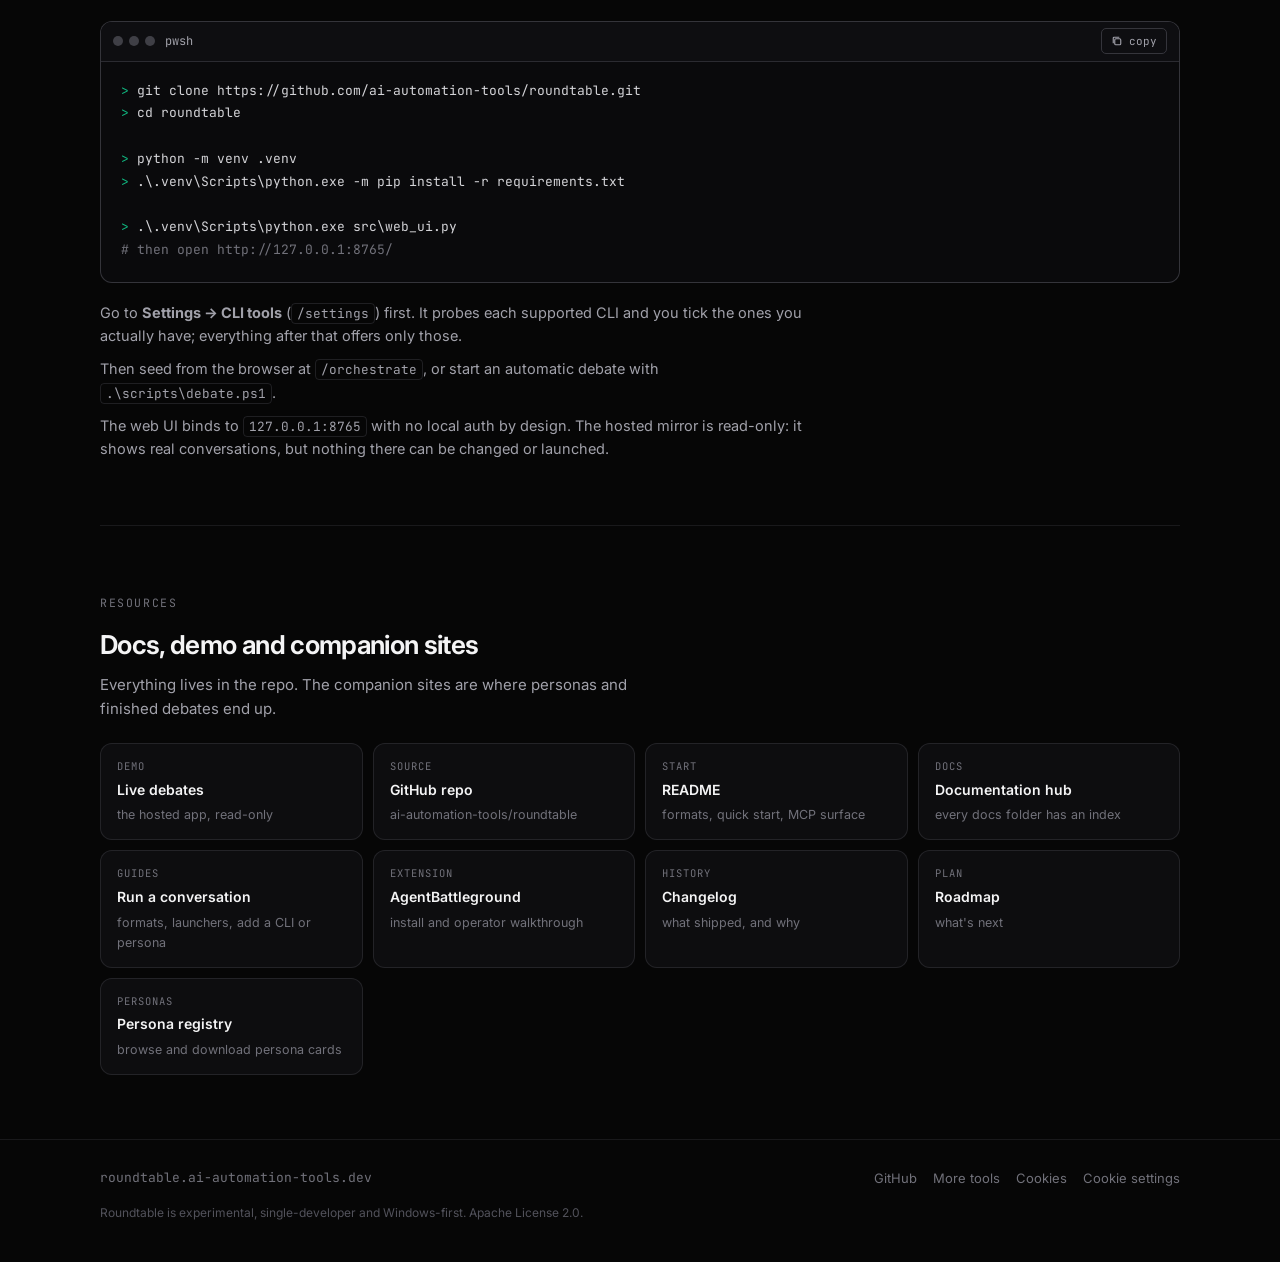
==== commit 4dc39d24: "Count the two new personas on the homepage and README (78) Co-Authored-By: Claude Opus 5.5 <noreply@" ====
--- a/homepage/index.html
+++ b/homepage/index.html
@@ -273,7 +273,7 @@
     <ul class="facts" aria-label="At a glance">
       <li><b>4 formats</b>debate, podcast, collaboration, web thread</li>
       <li><b>4 CLIs supported</b>and one is enough to fill every chair</li>
-      <li><b>76 seed personas</b>plus your own &mdash; browse them in the <a href="https://personas.ai-automation-tools.dev/">persona registry</a></li>
+      <li><b>78 seed personas</b>plus your own &mdash; browse them in the <a href="https://personas.ai-automation-tools.dev/">persona registry</a></li>
       <li><b>1 SQLite file</b>in WAL mode is the whole message bus</li>
     </ul>
   </div>
